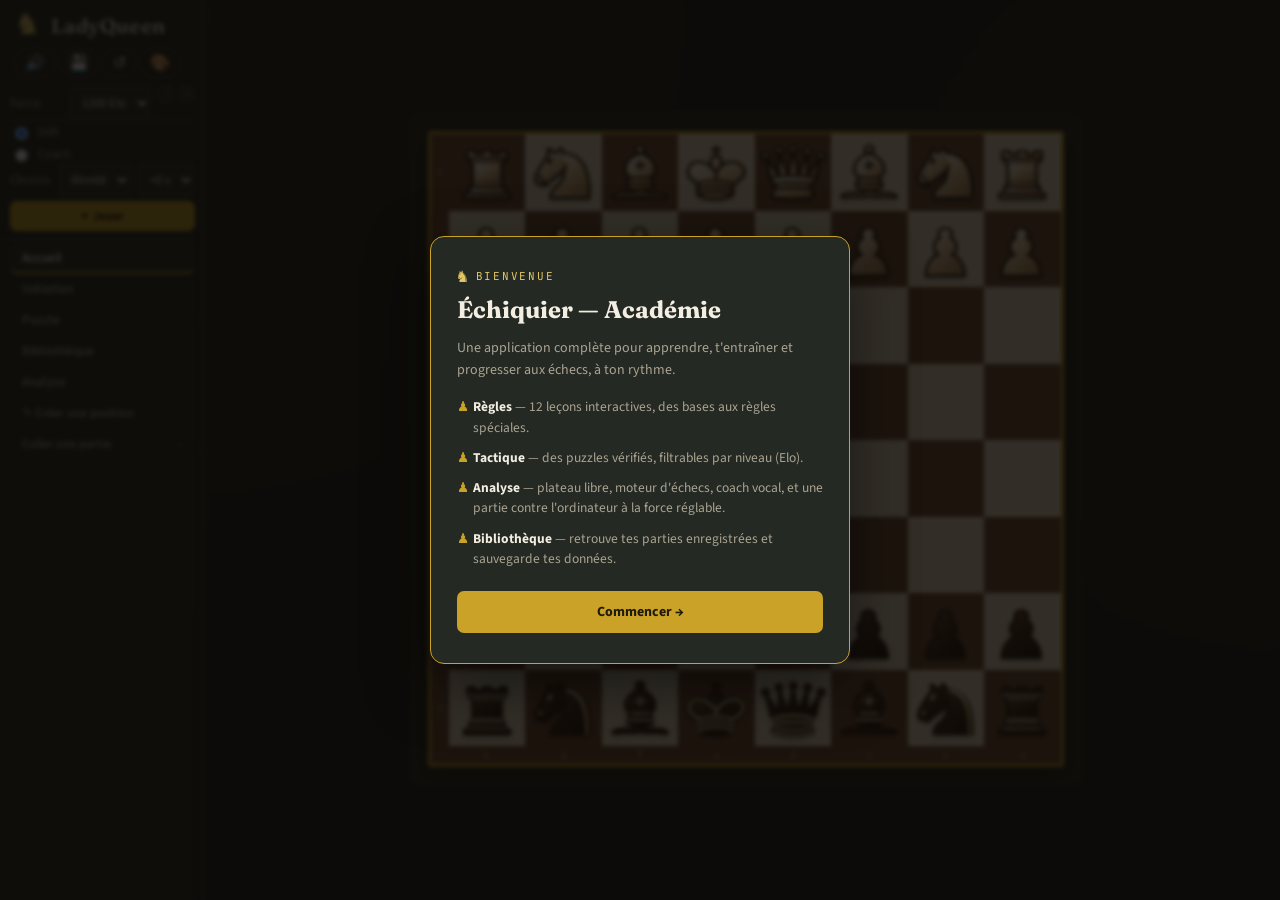
==== index.html @ 3c2d1dc8 "Analyse : coup vert de la correction a chaque pas, legende dans la ligne des niveaux, carte d'erreur" ====
<!DOCTYPE html>
<html lang="fr">
<head>
<meta charset="UTF-8">
<meta name="viewport" content="width=device-width, initial-scale=1, viewport-fit=cover, maximum-scale=1">
<meta name="theme-color" content="#1B1F1D">
<title>Échiquier — Académie | Cours d'échecs gratuit en français, puzzles et analyse</title>
<meta name="description" content="Apprends les échecs gratuitement en français : 12 leçons interactives, puzzles tactiques vérifiés, analyse de partie par moteur d'échecs, et une partie contre l'ordinateur au niveau réglable. Application installable, utilisable hors-ligne.">
<link rel="canonical" href="https://flourishing-semolina-177de0.netlify.app/">

<!-- Open Graph / réseaux sociaux -->
<meta property="og:type" content="website">
<meta property="og:site_name" content="Échiquier — Académie">
<meta property="og:title" content="Échiquier — Académie | Cours d'échecs gratuit en français">
<meta property="og:description" content="Règles interactives, puzzles tactiques, analyse par moteur d'échecs et partie contre l'ordinateur — gratuit, en français, installable sur mobile.">
<meta property="og:image" content="https://flourishing-semolina-177de0.netlify.app/icons/og-image.png">
<meta property="og:image:width" content="1200">
<meta property="og:image:height" content="630">
<meta property="og:locale" content="fr_FR">
<meta name="twitter:card" content="summary_large_image">
<meta name="twitter:title" content="Échiquier — Académie">
<meta name="twitter:description" content="Cours d'échecs gratuit en français : leçons, puzzles, analyse par moteur d'échecs.">
<meta name="twitter:image" content="https://flourishing-semolina-177de0.netlify.app/icons/og-image.png">

<link rel="manifest" href="manifest.json">
<link rel="icon" href="icons/icon-192.png">
<link rel="apple-touch-icon" href="icons/icon-192.png">
<link rel="preconnect" href="https://fonts.googleapis.com">
<link rel="preconnect" href="https://fonts.gstatic.com" crossorigin>
<link href="https://fonts.googleapis.com/css2?family=Fraunces:opsz,wght@9..144,400;9..144,600;9..144,700&family=Source+Sans+3:wght@400;500;600;700&family=JetBrains+Mono:wght@400;500;600&display=swap" rel="stylesheet">
<link rel="stylesheet" href="css/style.css">
<script type="application/ld+json">
{
  "@context": "https://schema.org",
  "@type": "EducationalOrganization",
  "name": "Échiquier — Académie",
  "description": "Application pédagogique gratuite pour apprendre les échecs en français : règles, puzzles tactiques et analyse par moteur d'échecs.",
  "inLanguage": "fr",
  "applicationCategory": "EducationalApplication"
}
</script>
</head>
<body>

<div id="app">

  <div class="sidebar">

  <header class="topbar">
    <div class="brand">
      <span class="brand-glyph">♞</span>
      <div class="brand-text">
        <h1>LadyQueen</h1>
      </div>
    </div>
    <button id="installBtn" class="install-btn" hidden>Installer</button>
    <button id="soundToggleBtn" class="theme-btn" title="Activer/couper le son" aria-label="Activer ou couper le son">🔊</button>
    <button class="theme-btn" id="saveGameBtn" title="Enregistrer la partie" aria-label="Enregistrer la partie">💾</button>
    <button class="theme-btn" id="resetLayoutBtn" title="Réinitialiser la disposition (plateau, panneaux)" aria-label="Réinitialiser la disposition">↺</button>
    <div class="theme-picker">
      <button id="themeBtn" class="theme-btn" title="Thème du plateau" aria-label="Changer le thème du plateau">🎨</button>
      <div id="themePanel" class="theme-panel" hidden>
        <p class="theme-panel-title">Thème du plateau</p>
        <div class="theme-swatch-row">
          <button class="theme-swatch-btn" data-theme="noyer">
            <span class="swatch"><i style="background:#E8DCC3"></i><i style="background:#6E4A32"></i></span> Noyer & laiton
          </button>
          <button class="theme-swatch-btn" data-theme="vert">
            <span class="swatch"><i style="background:#EEEED2"></i><i style="background:#6F9152"></i></span> Tournoi vert
          </button>
          <button class="theme-swatch-btn" data-theme="bleu">
            <span class="swatch"><i style="background:#DCE4EE"></i><i style="background:#3F5878"></i></span> Bleu marine
          </button>
          <button class="theme-swatch-btn" data-theme="rouge">
            <span class="swatch"><i style="background:#F0E2D4"></i><i style="background:#7A3030"></i></span> Rouge
          </button>
        </div>
        <div class="brightness-grid">
          <div class="brightness-row">
            <label for="brightnessSlider" title="Luminosité du plateau">Luminosité</label>
            <input type="range" id="brightnessSlider" min="60" max="140" value="100" step="5">
            <span class="brightness-value" id="brightnessValue">100%</span>
          </div>
          <div class="brightness-row">
            <label for="coordSizeSlider" title="Taille des repères (a-h, 1-8)">Taille</label>
            <input type="range" id="coordSizeSlider" min="7" max="16" value="9" step="1">
            <span class="brightness-value" id="coordSizeValue">9px</span>
          </div>
          <div class="brightness-row">
            <label for="coordContrastSlider" title="Contraste des repères">Contraste</label>
            <input type="range" id="coordContrastSlider" min="30" max="100" value="55" step="5">
            <span class="brightness-value" id="coordContrastValue">55%</span>
          </div>
        </div>
        <p class="theme-panel-title" style="margin-top:10px;">Style des pièces</p>
        <div class="piece-style-row">
          <button class="piece-style-btn" data-style="cburnett-classic">Cburnett — classique</button>
          <button class="piece-style-btn" data-style="cburnett-wood">Cburnett — bois</button>
        </div>
      </div>
    </div>
  </header>

  <button type="button" class="top-panel-toggle" id="topPanelToggle" aria-label="Afficher ou masquer Force, Jouer et le menu" title="Afficher / masquer le menu et Jouer">▾</button>

  <div class="sidebar-opponent" id="opponentSection">
    <div class="opponent-panel">
      <div id="opponentOptions" class="opponent-options">
        <div id="vsComputerSetup">
        <div class="opponent-row opponent-row-relative">
          <span class="opponent-label-group">
            <select id="mobileTabSelect" class="mobile-tab-select" aria-label="Navigation">
              <option value="accueil">Accueil</option>
              <option value="regles">Initiation</option>
              <option value="tactique">Puzzle</option>
              <option value="bibliotheque">Bibliothèque</option>
              <option value="analyse">Analyse</option>
              <option value="editor">✎ Créer une position</option>
              <option value="pgn">Coller une partie</option>
            </select>
            Force
          </span>
          <span class="opponent-row-controls">
            <select id="opponentEloSelect"></select>
            <button type="button" class="info-icon-btn" id="eloInfoBtn" aria-label="Informations sur ce niveau">i</button>
            <button type="button" class="info-icon-btn" id="creditsInfoBtn" aria-label="Crédits et licences">&copy;</button>
          </span>
          <p class="opponent-hint" id="opponentEloHint" hidden></p>
          <div class="opponent-hint" id="creditsHint" hidden>
            <p>Pièces d'échecs « Cburnett » : Colin M.L. Burnett, sous licence BSD 3 clauses / CC BY-SA 3.0 / GFDL — <a href="https://commons.wikimedia.org/wiki/Category:SVG_chess_pieces" target="_blank" rel="noopener">source</a>.</p>
            <p>Moteur d'analyse Stockfish, sous licence GPL-3.0 — <a href="https://github.com/official-stockfish/Stockfish" target="_blank" rel="noopener">code source</a>.</p>
          </div>
        </div>
        <div class="opponent-vsmode-row">
          <label title="Pas de retour en arrière"><input type="radio" name="vsComputerBehavior" value="defi" checked> Défi</label>
          <label title="Retour en arrière possible"><input type="radio" name="vsComputerBehavior" value="coach"> Coach</label>
        </div>
        <div class="opponent-row">
          <span>Chrono</span>
          <div class="opponent-row-controls">
            <select id="timeControlSelect">
              <option value="0">Illimité</option>
              <option value="1">1 min</option>
              <option value="3">3 min</option>
              <option value="5">5 min</option>
              <option value="10">10 min</option>
              <option value="15">15 min</option>
              <option value="30">30 min</option>
            </select>
            <select id="incrementSelect">
              <option value="0">+0 s</option>
              <option value="1">+1 s</option>
              <option value="2">+2 s</option>
              <option value="3">+3 s</option>
              <option value="4">+4 s</option>
              <option value="5">+5 s</option>
            </select>
          </div>
        </div>
        <button class="btn-primary" id="startVsComputerBtn">▶ Jouer</button>
        </div>
        <div class="clock-row" id="clockRow" hidden>
          <div class="clock-box" id="clockWhite"><span class="clock-label">Blancs</span><span class="clock-time">—</span></div>
          <div class="clock-box" id="clockBlack"><span class="clock-label">Noirs</span><span class="clock-time">—</span></div>
        </div>
      </div>
    </div>
  </div>

  <nav class="tabs" aria-label="Navigation principale">
    <button class="tab-btn active" data-tab="accueil">
      Accueil
    </button>
    <button class="tab-btn" data-tab="regles">
      Initiation
    </button>
    <button class="tab-btn" data-tab="tactique">
      Puzzle
    </button>
    <button class="tab-btn" data-tab="bibliotheque">
      Bibliothèque
    </button>
    <button class="tab-btn" data-tab="analyse">
      Analyse
    </button>
    <button class="tab-btn sidebar-action-btn" id="openEditorBtn">
      ✎ Créer une position
    </button>
    <details id="setupControls" class="setup-controls sidebar-action-group">
      <summary class="tab-btn">Coller une partie</summary>
      <div class="pgn-row">
        <label for="pgnInput" class="sr-only">Coller une partie (PGN)</label>
        <div class="pgn-input-row">
          <textarea id="pgnInput" rows="2" spellcheck="false" placeholder="1. e4 e5 2. Nf3 Nc6 3. Bb5 ..."></textarea>
          <button class="btn-ghost" id="loadPgnBtn">Charger</button>
        </div>
      </div>
    </details>
  </nav>

  </div>

  <div class="resize-handle resize-handle-sidebar" id="sidebarResizeHandle" title="Glisser pour redimensionner"></div>

  <div class="content-col">

  <main id="views">

    <!-- ACCUEIL -->
    <section id="view-accueil" class="view active">
      <div class="home-layout">
        <div class="game-panel">
          <div id="homeBoardMount"></div>
        </div>
      </div>
    </section>

    <!-- REGLES -->
    <section id="view-regles" class="view">
      <div class="lesson-layout">
        <aside class="lesson-nav" id="lessonNav" aria-label="Liste des leçons"></aside>
        <div class="lesson-content" id="lessonContent"></div>
      </div>
    </section>

    <!-- TACTIQUE -->
    <section id="view-tactique" class="view">
      <div class="puzzle-header">
        <div class="puzzle-filters" id="puzzleFilters">
          <button class="filter-chip active" data-theme="all">Tous</button>
          <button class="filter-chip" data-theme="mat1">Mat en 1</button>
          <button class="filter-chip" data-theme="mat2">Mat en 2</button>
          <button class="filter-chip" data-theme="fourchette">Fourchette</button>
        </div>
        <div class="puzzle-elo-filter">
          <label for="puzzleEloFilter">Difficulté<span class="lbl-long"> (Elo max.)</span></label>
          <select id="puzzleEloFilter"></select>
        </div>
        <button class="btn-ghost" id="lichessLoadBtn">↓ Charger depuis Lichess</button>
      </div>

      <div class="puzzle-layout">
        <div class="puzzle-board-col">
          <div id="puzzleBoardMount"></div>
          <div class="puzzle-status" id="puzzleStatus"></div>
        </div>
        <div class="puzzle-side-col">
          <span class="theme-pill" id="puzzleTheme">—</span>
          <p class="puzzle-instruction" id="puzzleInstruction">Chargement…</p>
          <div class="puzzle-actions">
            <button class="btn-ghost" id="hintBtn">Indice</button>
            <button class="btn-ghost" id="resetPuzzleBtn">Recommencer</button>
            <button class="btn-primary" id="nextPuzzleBtn">Puzzle suivant →</button>
          </div>
          <div class="puzzle-explanation" id="puzzleExplanation" hidden></div>
        </div>
      </div>
    </section>

    <!-- ANALYSE -->
    <section id="view-analyse" class="view">
      <div class="analyse-layout">
        <div class="analyse-board-col">
          <div class="board-wrap">
            <div id="evalBarVert" class="eval-bar-vert" hidden title="Évaluation de la position">
              <div class="eval-bar-vert-fill" id="evalBarVertFill"></div>
            </div>
            <div class="board-stage">
              <div id="analyseBoardMount"></div>
              <div class="board-confetti" aria-hidden="true">
                <span class="confetti-piece"></span>
                <span class="confetti-piece"></span>
                <span class="confetti-piece"></span>
                <span class="confetti-piece"></span>
                <span class="confetti-piece"></span>
                <span class="confetti-piece"></span>
                <span class="confetti-piece"></span>
                <span class="confetti-piece"></span>
                <span class="confetti-piece"></span>
                <span class="confetti-piece"></span>
                <span class="confetti-piece"></span>
                <span class="confetti-piece"></span>
                <span class="confetti-piece"></span>
                <span class="confetti-piece"></span>
              </div>
              <div id="gameResultBanner" class="game-result-banner" hidden></div>
            </div>
          </div>
          <div class="board-actions-row">
            <span class="material-count" id="materialWhite" title="Points capturés par les Blancs"></span>
            <div class="nav-controls">
              <button class="btn-ghost nav-btn resign-btn" id="resignBtn" title="Abandonner la partie" aria-label="Abandonner la partie" hidden>🏳</button>
              <button class="btn-ghost nav-btn" id="navFirstBtn" title="Début">⏮</button>
              <button class="btn-ghost nav-btn" id="navPrevBtn" title="Coup précédent">◀</button>
              <button class="btn-ghost nav-btn" id="flipBtn" title="Retourner le plateau">↕</button>
              <button class="btn-ghost nav-btn" id="navNextBtn" title="Coup suivant">▶</button>
              <button class="btn-ghost nav-btn" id="navLastBtn" title="Dernier coup joué">⏭</button>
              <button class="btn-ghost nav-btn" id="helpMoveBtn" title="Aide : meilleur coup" aria-label="Aide : quelle est la meilleure solution ?">💡</button>
            </div>
            <span class="material-count" id="materialBlack" title="Points capturés par les Noirs"></span>
          </div>
          <div class="alt-line-bar" id="altLineBar" hidden>
            <span id="altLineText">Variante</span>
            <button type="button" class="btn-ghost" id="altLineBackBtn" title="Revenir à la partie d'origine, à l'endroit où tu as dévié">↩ Revenir à la partie</button>
          </div>
          <div id="editorMount" class="editor-mount" hidden></div>
        </div>

        <div class="analyse-side-col">
          <details class="side-section side-section-engine" name="sideAccordion">
          <summary>Moteur &amp; coach</summary>
          <div class="engine-main-row">
            <span class="engine-main-label" title="Moteur d'analyse">Moteur</span>
            <label class="switch">
              <input type="checkbox" id="engineToggle" aria-label="Moteur d'analyse">
              <span class="slider"></span>
            </label>
            <label class="engine-time-label" for="depthSelect" title="Temps de réflexion du moteur par position">Réflexion</label>
            <select id="depthSelect">
              <option value="rapide">1 s</option>
              <option value="equilibre">3 s</option>
              <option value="approfondi">10 s</option>
            </select>
            <button type="button" class="side-close-btn" id="engineCloseBtn" aria-label="Refermer Moteur et coach">▾</button>
          </div>
          <div class="engine-toggle-row">
            <span title="Commente chaque coup">🎙️ Coach en direct</span>
            <label class="switch">
              <input type="checkbox" id="liveCoachToggle" aria-label="Coach en direct (commente chaque coup)">
              <span class="slider"></span>
            </label>
          </div>
          <div class="engine-readout">
            <div id="engineStatus" class="engine-status">Moteur désactivé</div>
            <div id="evalBar" class="eval-bar" hidden>
              <div class="eval-bar-fill" id="evalBarFill"></div>
            </div>
            <div id="engineOutput" class="engine-output"></div>
          </div>
          <div class="help-row">
            <button class="btn-ghost coach-btn" id="helpSpeakBtn" hidden title="Écouter l'explication">🔊</button>
          </div>
          <div id="moveExplanation" class="move-explanation" hidden></div>
          </details>

          <details class="side-section" id="fullGameSection" name="sideAccordion">
          <summary>Analyse complète de la partie</summary>
          <div class="fullgame-panel">
            <div class="fullgame-controls">
              <button class="btn-primary" id="analyzeGameBtn">Analyser coup par coup</button>
              <button type="button" class="side-close-btn" id="fullGameCloseBtn" aria-label="Refermer l'analyse complète">▾</button>
            </div>
            <div id="fullgameProgress" class="fullgame-progress" hidden></div>
            <div id="fullgameResults" class="fullgame-results"></div>
          </div>
          </details>

          <details id="editorControlsMount" class="side-section" name="sideAccordion" hidden>
          <summary>Placer les pièces</summary>
          </details>
          <div class="resize-handle resize-handle-height" id="sideColHeightHandle" title="Glisser pour étirer"></div>
        </div>

        <div class="resize-handle resize-handle-analyse handle-side-movelist" id="sideMovelistResizeHandle" title="Glisser pour redimensionner"></div>

        <div class="movelist-wrap">
          <p class="eyebrow">Coups joués <button type="button" class="info-icon-btn legend-info-btn" aria-label="Comment lire les coups" title="Comment lire les coups">i</button></p>
          <div id="variationStrip" class="variation-strip" hidden></div>
          <ol id="moveList" class="movelist"></ol>
        </div>
      </div>
    </section>

    <!-- BIBLIOTHEQUE -->
    <section id="view-bibliotheque" class="view">
      <p class="eyebrow">Parties enregistrées</p>
      <div id="libraryActions" class="library-actions" hidden>
        <button class="btn-primary" id="libOpenSelectedBtn">Ouvrir et analyser →</button>
        <button class="btn-ghost" id="libDeleteSelectedBtn" title="Supprimer la partie sélectionnée" aria-label="Supprimer la partie sélectionnée">🗑</button>
      </div>
      <div id="libraryList" class="library-list"></div>

      <div class="backup-panel">
        <p class="eyebrow">Sauvegarde des données</p>
        <p class="backup-desc">Progression des leçons, puzzles résolus, bibliothèque de parties et préférences — tout reste stocké uniquement sur cet appareil. Exporte un fichier de sauvegarde avant de changer de téléphone ou de vider ton navigateur.</p>
        <div class="backup-actions">
          <button class="btn-ghost" id="exportDataBtn">⬇ Exporter mes données</button>
          <button class="btn-ghost" id="copyGamesBtn" title="Copie toutes tes parties sous forme de texte, à coller dans un message (WhatsApp, mail…)">📋 Copier mes parties</button>
          <button class="btn-ghost" id="pasteGamesBtn" title="Colle ici le texte copié depuis un autre appareil pour ajouter ses parties">📥 Coller des parties</button>
          <button class="btn-ghost" id="addGamesBtn" title="Ajoute les parties du fichier à celles de cet appareil, sans rien remplacer">➕ Ajouter les parties d'un fichier</button>
          <button class="btn-ghost" id="importDataBtn" title="Remplace toutes les données de cet appareil par celles du fichier">⬆ Tout restaurer (remplace)</button>
          <input type="file" id="importDataInput" accept="application/json" hidden>
          <input type="file" id="addGamesInput" hidden>
        </div>
        <div class="paste-games" id="pasteGamesBox" hidden>
          <textarea id="pasteGamesArea" rows="4" spellcheck="false" placeholder="Colle ici le texte copié (« LadyQueen-parties: … »)"></textarea>
          <button class="btn-ghost" id="pasteGamesAddBtn">Ajouter</button>
        </div>
        <p class="backup-status" id="backupStatus"></p>
      </div>
    </section>

  </main>

  <div id="legendBubble" class="legend-bubble" hidden role="dialog" aria-label="Comment lire les coups">
    <button type="button" class="legend-close" id="legendCloseBtn" aria-label="Fermer">×</button>
    <p class="legend-title">Comment lire les coups</p>
    <ul>
      <li><b>R D T F C P</b> : roi, dame, tour, fou, cavalier, pion. Dans la liste des coups, un pion n'a pas de lettre (« e4 »).</li>
      <li><b>x</b> : prend (« Fxc5 » : le fou prend en c5).</li>
      <li><b>+</b> : échec. <b>#</b> : échec et mat.</li>
      <li><b>E 1 / 12</b> : erreur n° 1 sur 12 repérées dans la partie.</li>
      <li>Note d'un coup : <b>!!</b> excellent · <b>?!</b> imprécision · <b>?</b> erreur · <b>??</b> gaffe.</li>
    </ul>
  </div>


  </div>

  <div id="onboardingOverlay" class="onboarding-overlay" hidden>
    <div class="onboarding-card">
      <div class="onboarding-brand"><span class="brand-glyph">♞</span> Bienvenue</div>
      <h2>Échiquier — Académie</h2>
      <p class="onboarding-intro">Une application complète pour apprendre, t'entraîner et progresser aux échecs, à ton rythme.</p>
      <ul class="onboarding-list">
        <li><b>Règles</b> — 12 leçons interactives, des bases aux règles spéciales.</li>
        <li><b>Tactique</b> — des puzzles vérifiés, filtrables par niveau (Elo).</li>
        <li><b>Analyse</b> — plateau libre, moteur d'échecs, coach vocal, et une partie contre l'ordinateur à la force réglable.</li>
        <li><b>Bibliothèque</b> — retrouve tes parties enregistrées et sauvegarde tes données.</li>
      </ul>
      <button class="btn-primary" id="onboardingCloseBtn">Commencer →</button>
    </div>
  </div>
</div>

<div class="layout-confirm-bar" id="layoutConfirmBar" hidden>
  <span>Nouvelle disposition</span>
  <button class="btn-ghost" id="layoutResetBtn">↺ Annuler</button>
  <button class="btn-primary" id="layoutValidateBtn">✓ Valider</button>
</div>

<!-- Outside #app/.view on purpose: a .view's `animation: fadein` (which
     animates `transform`) makes browsers treat it as a containing block for
     position:fixed descendants, throwing off this grip's viewport-relative
     coordinates by however far that .view sits from the real viewport
     origin. Placed here, position:fixed math stays correct. -->
<div class="resize-corner-grip" id="boardCornerGrip" title="Glisser pour agrandir/rétrécir le plateau"></div>
<div class="move-grip" id="boardMoveGrip" title="Glisser pour déplacer le plateau"></div>
<div class="move-grip" id="sideColMoveGrip" title="Glisser pour déplacer Moteur &amp; coach"></div>
<div class="move-grip" id="movelistMoveGrip" title="Glisser pour déplacer Coups joués"></div>

<script type="module" src="js/app.js"></script>
</body>
</html>
---- css/style.css ----
:root {
  --bg-deep: #1B1F1D;
  --bg-panel: #242923;
  --bg-panel-raised: #2B3129;
  --wood-dark: #6E4A32;
  --wood-light: #E8DCC3;
  --brass: #C9A227;
  --brass-soft: #E4C766;
  --ink: #F3EEE1;
  --ink-dim: #ABA492;
  --ink-faint: #726C5E;
  --success: #7DA482;
  --error: #C06A5C;
  --border-soft: rgba(243, 238, 225, 0.10);
  --font-display: "Fraunces", Georgia, serif;
  --font-body: "Source Sans 3", system-ui, sans-serif;
  --font-mono: "JetBrains Mono", ui-monospace, monospace;
  --radius: 10px;
}

[data-board-theme="vert"] { --wood-dark: #6F9152; --wood-light: #EEEED2; }
[data-board-theme="bleu"] { --wood-dark: #3F5878; --wood-light: #DCE4EE; }
[data-board-theme="rouge"] { --wood-dark: #7A3030; --wood-light: #F0E2D4; }

* { box-sizing: border-box; }

/* Keeps a label available to screen readers without showing it visually —
   for cases where a visible heading right above already says the same thing. */
.sr-only {
  position: absolute; width: 1px; height: 1px; padding: 0; margin: -1px;
  overflow: hidden; clip: rect(0, 0, 0, 0); white-space: nowrap; border: 0;
}

html, body {
  margin: 0;
  padding: 0;
  background: var(--bg-deep);
  color: var(--ink);
  font-family: var(--font-body);
  -webkit-tap-highlight-color: transparent;
  overflow-x: hidden; /* safety net: nothing in this app should ever need horizontal scroll */
}

/* Kiosk layout: the app window (header/tabs/footer) is pinned to the
   viewport height so it's always fully visible without page-level scroll —
   only the content area between the tabs and the footer scrolls, and only
   when a given view's content genuinely doesn't fit (e.g. a long move list
   or full-game analysis). height:100vh is the fallback for browsers without
   dvh support; the dvh rule right after overrides it where available so
   mobile browser chrome doesn't clip the bottom. */
html, body { height: 100%; overflow-y: hidden; }
body {
  height: 100vh;
  height: 100dvh;
  display: flex;
  flex-direction: column;
  align-items: center;
  background-image:
    radial-gradient(circle at 15% 0%, rgba(201,162,39,0.06), transparent 45%),
    radial-gradient(circle at 100% 30%, rgba(201,162,39,0.04), transparent 40%);
}

h1, h2, h3 { font-family: var(--font-display); margin: 0; }

#app {
  max-width: 980px; width: 100%; flex: 1 1 auto; min-height: 0;
  display: flex; flex-direction: column;
}

.content-col { display: flex; flex-direction: column; flex: 1 1 auto; min-height: 0; min-width: 0; }
.sidebar { position: relative; }

/* ---------- RESIZE HANDLES (drag to resize sidebar / Analyse columns) ----------
   16px hit target (not just a 1-2px line) so it's easy to actually grab with
   a real mouse, especially under Windows display scaling — a thin 8px strip
   proved too fiddly to reliably click. The line + grip dots stay visible at
   rest (not hover-only) so there's something to see before you even try. */
.resize-handle {
  display: none; flex: none; width: 16px; position: relative; cursor: col-resize;
  touch-action: none; z-index: 5; align-items: center; justify-content: center;
}
.resize-handle::after {
  content: ""; position: absolute; top: 0; bottom: 0; left: 50%; width: 3px;
  background: var(--border-soft); transform: translateX(-50%); border-radius: 2px;
}
.resize-handle::before {
  content: "⋮⋮"; position: relative; z-index: 1; color: var(--ink-faint); font-size: 11px;
  letter-spacing: -2px; line-height: 1; pointer-events: none;
}
.resize-handle:hover::after, .resize-handle.dragging::after { background: var(--brass); width: 4px; }
.resize-handle:hover::before, .resize-handle.dragging::before { color: var(--brass); }
/* Horizontal variant (drags height, not width) — same handle, rotated. */
.resize-handle-height {
  width: 100%; height: 16px; cursor: row-resize; margin-top: 8px;
}
.resize-handle-height::after {
  top: 50%; bottom: auto; left: 0; right: 0; width: auto; height: 3px;
  transform: translateY(-50%);
}
.resize-handle-height::before { content: "⋯"; }
@media (min-width: 861px) {
  .resize-handle-sidebar { display: flex; }
  .resize-handle-height { display: flex; }
}
@media (min-width: 1180px) { .resize-handle-analyse { display: flex; align-self: stretch; } }

/* Corner grip for the board — like the resize corner of an OS window/a
   <textarea>: a fixed-position 24x24 square, kept aligned to the board's
   live bottom-right corner by js/layoutResize.js (the board isn't a static
   element — it's re-created by board.js/positionEditor.js — so its position
   can't just be expressed in CSS relative to a parent). Diagonal stripes are
   the universal "drag to resize" affordance, more recognizable than a plain
   edge line. */
.resize-corner-grip {
  display: none; position: fixed; width: 24px; height: 24px; cursor: nwse-resize;
  z-index: 8; touch-action: none;
}
.resize-corner-grip::after {
  content: ""; position: absolute; right: 3px; bottom: 3px; width: 15px; height: 15px;
  background-image: repeating-linear-gradient(
    135deg, var(--brass) 0 2px, transparent 2px 5px
  );
  -webkit-mask-image: linear-gradient(135deg, transparent 40%, black 40%);
  mask-image: linear-gradient(135deg, transparent 40%, black 40%);
  opacity: 0.75;
}
.resize-corner-grip:hover::after, .resize-corner-grip.dragging::after { opacity: 1; }
@media (min-width: 1180px) { .resize-corner-grip { display: block; } }

/* Move handle for the board — a small 4-way-arrow grip pinned to the board's
   top-left corner (positioned the same dynamic way as .resize-corner-grip).
   Dragging it nudges the board + its actions/nav rows as one unit via
   .analyse-board-col's transform, independent of the resize corner. */
.move-grip {
  display: none; position: fixed; width: 26px; height: 26px; cursor: move;
  z-index: 8; touch-action: none; align-items: center; justify-content: center;
  background: var(--bg-panel-raised); border: 1px solid var(--brass); border-radius: 999px;
  box-shadow: 0 4px 10px rgba(0,0,0,0.4); opacity: 0.85;
}
.move-grip::after { content: "✥"; color: var(--brass); font-size: 13px; line-height: 1; pointer-events: none; }
.move-grip:hover, .move-grip.dragging { opacity: 1; }
@media (min-width: 1180px) { .move-grip { display: flex; } }

/* Double-clicking any handle locks the whole layout (js/layoutResize.js) —
   every handle disappears instead of just closing/resetting, so nothing can
   be nudged by accident once the sizing suits you. The elements stay in the
   DOM at the same position/size, still clickable, just invisible — double-
   clicking that same spot again brings everything back. */
body.layout-locked .resize-handle,
body.layout-locked .resize-corner-grip,
body.layout-locked .move-grip {
  opacity: 0;
}
.layout-confirm-bar {
  position: fixed; bottom: 16px; left: 50%; transform: translateX(-50%); z-index: 50;
  display: flex; align-items: center; gap: 10px; background: var(--bg-panel-raised);
  border: 1px solid var(--brass); border-radius: 999px; padding: 8px 10px 8px 16px;
  box-shadow: 0 8px 24px rgba(0,0,0,0.5); font-size: 12.5px; color: var(--ink-dim);
}
.layout-confirm-bar[hidden] { display: none; }
.layout-confirm-bar button { font-size: 12px; padding: 6px 12px; }

/* ---------- SIDEBAR LAYOUT (desktop) ----------
   Below 861px the app keeps its original phone/tablet layout: topbar row
   + horizontal tab strip, both stacked above the views, #app capped at
   980px. At 861px+ there's room for a permanent left-hand nav column
   (like chess.com) instead of top tabs, and the whole app can use much
   more of the screen instead of sitting in a narrow centered strip. */
@media (min-width: 861px) {
  #app { max-width: 1600px; flex-direction: row; align-items: stretch; }
  .sidebar {
    width: var(--sidebar-w, 195px); flex: none; display: flex; flex-direction: column;
    background: var(--bg-panel); /* border-right removed: the resize handle draws its own line ~8px further right, so keeping both looked like two parallel lines */
    overflow-y: auto; overflow-x: hidden;
    /* A visible native scrollbar was tried here to hint that content
       continues below on a short window, but it eats ~12px of width out of
       this already-narrow (195px default) column, which was enough to wrap
       the topbar's 4 icons onto 2 lines. scrollbar-width:none costs no
       layout width — still scrollable (wheel/trackpad) — and the ::after
       fade below gives the same "more below" cue instead. */
    scrollbar-width: none;
    position: relative;
  }
  .sidebar::-webkit-scrollbar { display: none; }
  /* Sticks to the bottom of the scrollable area (not the viewport) and fades
     out, hinting more content is scrollable below without costing any width. */
  .sidebar::after {
    content: ""; position: sticky; bottom: 0; left: 0; display: block;
    height: 20px; margin-top: -20px; pointer-events: none;
    background: linear-gradient(transparent, var(--bg-panel));
  }
  .topbar { flex-wrap: wrap; }
  .topbar .brand { width: 100%; }
  .tabs {
    flex-direction: column;
    border-bottom: 1px solid var(--border-soft); overflow-x: visible;
  }
  .tab-btn { width: 100%; justify-content: flex-start; border-radius: 8px; border-bottom: none; }
  .tab-btn.active { background: var(--bg-panel-raised); border-bottom-color: transparent; }
  /* Match the sidebar's own width exactly instead of a separate fixed number
     — the two drifting apart (this panel narrower than .sidebar) is what
     made it stop lining up flush with the nav below it. The extra `.sidebar`
     ancestor here isn't just for scoping: it also raises this rule's
     specificity above the base `.theme-panel` width rule below it in the
     file, since a later media query alone doesn't win a cascade tie against
     an unconditional rule that simply comes after it in source order. */
  .sidebar .theme-panel { width: 100%; }
}

.topbar, .tabs, .sidebar-opponent { flex: none; }

/* ---------- ADVERSAIRE (sidebar, always visible above "Accueil") ---------- */
.sidebar-opponent { padding: 0 16px 12px; }
.sidebar-opponent .opponent-panel { background: var(--bg-panel-raised); margin-bottom: 0; }
@media (min-width: 861px) {
  .sidebar-opponent { padding: 0 0 8px 10px; border-bottom: 1px solid var(--border-soft); }
  /* One flat panel instead of a card nested inside the sidebar section: the
     card's own border/background/padding were a second layer of inset on
     top of .sidebar-opponent's, which is what kept pushing "Jouer" away
     from the resize handle even after .sidebar-opponent's own padding was
     fixed. .sidebar-opponent is now the only "window" — its content sits
     directly in it, right-padding only what's needed to clear the handle. */
  .sidebar-opponent .opponent-panel {
    background: none; border: none; border-radius: 0; padding: 0;
  }
}
/* overflow-x explicit (not left to default 'visible'): with only overflow-y
   set, CSS silently upgrades overflow-x to 'auto' too (visible + non-visible
   on the other axis isn't a valid combination per spec) — meaning this
   element got its own independent horizontal scrollbar the moment its
   content ran a little wide, even though `html, body` already declare
   overflow-x:hidden as a deliberate site-wide "never scroll sideways" rule
   right above. That mismatch was invisible in most testing (nothing to
   measure it against) and only showed up as a stray scrollbar under the
   board on a real narrow-effective-width screen. */
#views { flex: 1 1 auto; min-height: 0; overflow-y: auto; overflow-x: hidden; }

/* ---------- ONBOARDING ---------- */
.onboarding-overlay {
  position: fixed; inset: 0; background: rgba(10,8,5,0.82); z-index: 100;
  display: flex; align-items: center; justify-content: center; padding: 20px;
  backdrop-filter: blur(2px);
}
.onboarding-overlay[hidden] { display: none; }
.onboarding-card {
  background: var(--bg-panel); border: 1px solid var(--brass); border-radius: 14px;
  padding: 30px 26px; max-width: 420px; width: 100%; box-shadow: 0 20px 60px rgba(0,0,0,0.5);
}
.onboarding-brand { font-family: var(--font-mono); font-size: 11px; text-transform: uppercase; letter-spacing: 0.16em; color: var(--brass-soft); display: flex; align-items: center; gap: 6px; margin-bottom: 10px; }
.onboarding-brand .brand-glyph { font-size: 18px; }
.onboarding-card h2 { font-size: 24px; margin-bottom: 10px; }
.onboarding-intro { font-size: 14px; color: var(--ink-dim); line-height: 1.55; margin-bottom: 16px; }
.onboarding-list { list-style: none; padding: 0; margin: 0 0 22px; display: flex; flex-direction: column; gap: 10px; }
.onboarding-list li { font-size: 13.5px; color: var(--ink-dim); line-height: 1.5; padding-left: 16px; position: relative; }
.onboarding-list li::before { content: "♟"; position: absolute; left: 0; color: var(--brass); }
.onboarding-list b { color: var(--ink); }
#onboardingCloseBtn { width: 100%; }

/* ---------- TOPBAR ---------- */
.topbar {
  display: flex; align-items: center; justify-content: space-between;
  padding: 18px 20px 8px;
}
@media (min-width: 861px) {
  .topbar { row-gap: 8px; padding: 10px 14px 8px; }
}
/* Phone-only nav: replaces the horizontally-scrolling .tabs strip (a
   scrollbar for it kept showing on some Android browsers no matter what CSS
   asked for — a native select has no scrollable strip to begin with, so
   nothing to hide). Moved out of the topbar (it didn't have room there
   alongside the brand text and the 4 icons) into the "Force" row instead —
   only reachable while that row is visible (i.e. no game actively running),
   which is an acceptable trade since "Abandonner" is always right there to
   back out of a game first. */
.mobile-tab-select { display: none; }
@media (max-width: 760px) {
  .mobile-tab-select {
    /* A native <select>'s closed-box width defaults to its WIDEST <option>
       in most engines (here "✎ Créer une position"), not the one currently
       shown — without a cap it rendered wide enough to overlap its
       neighbors. flex-shrink so it also yields first if the row is tighter
       than this. */
    display: block; max-width: 92px; flex-shrink: 1; min-width: 0;
    overflow: hidden; text-overflow: ellipsis; white-space: nowrap;
    background: var(--bg-panel-raised); border: 1px solid var(--border-soft);
    color: var(--ink); font-family: var(--font-body); font-size: 12px; font-weight: 600;
    padding: 6px 6px; border-radius: 999px; cursor: pointer;
  }
}
.brand { display: flex; align-items: center; gap: 10px; }
.brand-glyph { font-size: 30px; color: var(--brass-soft); line-height: 1; }
.brand-text h1 { font-size: 20px; font-weight: 600; letter-spacing: 0.02em; }
.brand-sub { font-size: 11px; text-transform: uppercase; letter-spacing: 0.16em; color: var(--ink-dim); }
.install-btn {
  background: transparent; border: 1px solid var(--brass); color: var(--brass-soft);
  font-family: var(--font-body); font-size: 13px; padding: 7px 14px; border-radius: 999px;
  cursor: pointer;
}

/* ---------- THEME PICKER ---------- */
.theme-picker { position: static; }
.theme-btn {
  background: transparent; border: 1px solid var(--border-soft); color: var(--ink);
  font-size: 16px; padding: 6px 10px; border-radius: 999px; cursor: pointer; line-height: 1;
}
.theme-btn:hover { border-color: var(--brass); }
.theme-panel {
  /* Positioned relative to .sidebar (the nearest non-static ancestor) — must
     stay at or under the sidebar's own width (195px), otherwise it overflows
     past the sidebar's right edge and .sidebar's overflow-x:hidden silently
     clips it (cut off slider value labels: "100%" rendering as just "10"). */
  position: absolute; left: 0; z-index: 20;
  width: 185px; max-width: calc(100vw - 24px);
  background: var(--bg-panel-raised); border: 1px solid var(--border-soft);
  padding: 10px; display: flex; flex-direction: column; gap: 4px;
  box-shadow: 0 12px 28px rgba(0,0,0,0.45);
}
/* Desktop only: the swatch/slider/piece-style buttons should reach the
   panel's true right edge (matching Accueil/Jouer, which have no such
   inset) instead of stopping short at this padding — this was the real
   remaining mismatch: content elsewhere in the sidebar reaches the edge,
   theme-panel content didn't, so they visibly disagreed. */
@media (min-width: 861px) {
  .theme-panel { padding-right: 6px; }
}
.theme-panel[hidden] { display: none; }
.theme-panel-title {
  font-family: var(--font-mono); font-size: 10.5px; text-transform: uppercase; letter-spacing: 0.1em;
  color: var(--ink-dim); margin: 2px 6px 6px;
}
.theme-swatch-row { display: flex; flex-direction: column; gap: 0; }
.theme-swatch-btn {
  display: flex; align-items: center; gap: 10px; background: none; border: none; color: var(--ink);
  font-family: var(--font-body); font-size: 13px; padding: 7px 8px; border-radius: 7px; cursor: pointer;
  text-align: left;
}
.theme-swatch-btn:hover { background: rgba(201,162,39,0.10); }
.theme-swatch-btn.active { background: rgba(201,162,39,0.18); }
.theme-swatch-btn .swatch { display: flex; width: 22px; height: 22px; border-radius: 5px; overflow: hidden; border: 1px solid rgba(0,0,0,0.3); flex: none; }
.theme-swatch-btn .swatch i { width: 50%; height: 100%; font-style: normal; }
.brightness-grid { display: flex; flex-direction: column; gap: 0; }
.brightness-row {
  margin-top: 8px; padding-top: 10px; border-top: 1px solid var(--border-soft);
  display: flex; flex-direction: column; gap: 6px;
}
.brightness-row label { font-family: var(--font-mono); font-size: 10.5px; text-transform: uppercase; letter-spacing: 0.08em; color: var(--ink-dim); }
.brightness-row input[type="range"] { width: 100%; accent-color: var(--brass); }
.brightness-value { font-family: var(--font-mono); font-size: 11px; color: var(--brass-soft); text-align: right; }
.piece-style-row { display: flex; flex-direction: column; gap: 0; }
.piece-style-btn {
  display: block; width: 100%; text-align: left; background: none; border: none; color: var(--ink);
  font-family: var(--font-body); font-size: 13px; padding: 7px 8px; border-radius: 7px; cursor: pointer;
}
.piece-style-btn:hover { background: rgba(201,162,39,0.10); }
.piece-style-btn.active { background: rgba(201,162,39,0.18); color: var(--brass-soft); font-weight: 600; }

/* ---------- TABS ---------- */
.tabs {
  display: flex; gap: 4px; padding: 10px 16px 0; overflow-x: auto;
  /* The gray bar the user kept seeing under the tab strip wasn't a border —
     it was the browser's own horizontal scrollbar track for this
     overflow-x:auto row. Hidden here the same way as the sidebar's vertical
     one: still scrollable by touch/wheel, just not drawn. */
  scrollbar-width: none;
}
.tabs::-webkit-scrollbar { display: none; }
@media (max-width: 760px) {
  /* Replaced by .mobile-tab-select in the topbar on phone widths. */
  .tabs { display: none; }
}
.tab-btn {
  background: none; border: none; color: var(--ink-dim); font-family: var(--font-body);
  font-size: 14px; font-weight: 600; padding: 10px 14px 12px; cursor: pointer;
  border-bottom: 2px solid transparent; white-space: nowrap; display: flex; align-items: center; gap: 7px;
}
.tab-btn.active { color: var(--ink); border-bottom-color: var(--brass); }
@media (min-width: 861px) {
  .tabs { gap: 1px; padding: 4px 0 4px 10px; }
  .tab-btn { padding: 5px 12px; font-size: 13px; }
}

/* ---------- SIDEBAR SHORTCUTS: Créer une position / Position de départ
   (moved out of the Analyse board column, listed right after Bibliothèque
   so they're reachable from any tab; kept smaller than the main 5 tabs
   since they're secondary actions, not views) ---------- */
.sidebar-action-btn { font-size: 12.5px; padding: 6px 12px; }
.sidebar-action-group { margin: 0; padding: 0; }
.sidebar-action-group summary {
  font-size: 12.5px; padding: 6px 12px; margin: 0; list-style: none;
}
.sidebar-action-group summary::-webkit-details-marker { display: none; }
.sidebar-action-group summary::after {
  content: "▸"; margin-left: auto; font-size: 11px; color: var(--ink-faint);
  transition: transform 0.15s ease;
}
.sidebar-action-group[open] summary::after { transform: rotate(90deg); }
.sidebar-action-group .pgn-row { max-width: none; padding: 4px 12px 10px; }
@media (min-width: 861px) {
  .sidebar-action-btn { padding: 5px 12px; }
  .sidebar-action-group summary { padding: 5px 12px; }
}

/* ---------- VIEWS ---------- */
.view { display: none; padding: 8px 18px 10px; animation: fadein 0.25s ease; }
.view.active { display: block; }
@keyframes fadein { from { opacity: 0; transform: translateY(4px);} to { opacity: 1; transform: none; } }

.eyebrow {
  font-family: var(--font-mono); font-size: 11px; text-transform: uppercase;
  letter-spacing: 0.14em; color: var(--brass-soft); margin: 0 0 8px;
}

/* ---------- HOME (jeu réel) ---------- */
/* Vertically centers the home board+button within the available height
   instead of sitting at the top with a large empty gap above the footer.
   margin:auto (not align-items:center on the parent) so that if content
   ever gets taller than the view, it degrades to top-aligned instead of
   clipping its top edge off-screen. */
#view-accueil.active { display: flex; flex-direction: column; min-height: 100%; }
.home-layout { display: flex; justify-content: center; margin: auto 0; }
.game-panel {
  background: var(--bg-panel); border: 1px solid var(--border-soft); border-radius: var(--radius);
  padding: 16px; display: flex; flex-direction: column; align-items: center; gap: 10px;
}

.btn-primary {
  background: var(--brass); color: #201A08; border: none; font-family: var(--font-body);
  font-weight: 700; font-size: 14px; padding: 11px 20px; border-radius: 7px; cursor: pointer;
  transition: transform 0.12s ease, background 0.15s ease;
}
.btn-primary:hover { background: var(--brass-soft); transform: translateY(-1px); }
.btn-primary:active { transform: translateY(0); }
.btn-primary:disabled { opacity: 0.4; cursor: default; transform: none; }

.btn-ghost {
  background: transparent; color: var(--ink); border: 1px solid var(--border-soft);
  font-family: var(--font-body); font-size: 13px; font-weight: 600; padding: 9px 14px;
  border-radius: 7px; cursor: pointer;
}
.btn-ghost:hover { border-color: var(--brass); color: var(--brass-soft); }

/* ---------- BOARD ---------- */
.board {
  /* Sized from BOTH viewport width and height (like chess.com), not just
     width — on a wide-but-short screen (TV in 16:9, tablet in landscape),
     sizing purely by width would make the board taller than the visible
     area. Taking the smaller of the two keeps it always fully on-screen. */
  /* Slightly reduced from 11.5vw to 11vw to make room for the --gutter
     (coordinate labels) added outside the squares, so 8×sq + gutter still
     fits within the same width budget instead of overflowing narrow screens. */
  /* Raised from 6.5vh/78px after the sidebar-nav layout freed up enough
     width and height (Analyse/Tactique no longer need to scroll at normal
     desktop sizes) to let the board grow noticeably larger instead of
     leaving empty space above the footer. */
  --sq: clamp(40px, min(11vw, 8.5vh), 92px);
  --gutter: 18px;
  display: inline-block;
  padding: 0 0 var(--gutter) var(--gutter);
  border: 3px solid var(--brass);
  border-radius: 4px;
  box-shadow: 0 8px 24px rgba(0,0,0,0.4);
  background: var(--wood-dark);
  position: relative;
  overflow: visible;
  filter: brightness(var(--board-brightness, 1));
}
.sq { display: flex; align-items: center; justify-content: center; position: relative; user-select: none; cursor: pointer; overflow: hidden; }
.sq.light { background: var(--wood-light); }
.sq.dark { background: var(--wood-dark); }
.sq .piece {
  width: 92%; height: 92%; pointer-events: none;
  filter: drop-shadow(0 2px 2px rgba(0,0,0,0.35));
  transition: transform 0.08s ease;
  transform: scaleX(1.08);
}
.sq.selected { box-shadow: inset 0 0 0 3px var(--brass-soft); }
.sq.legal::after {
  content: ""; position: absolute; width: 26%; height: 26%; border-radius: 50%;
  background: rgba(201,162,39,0.55);
}
.sq.legal.piece-black::after, .sq.legal.piece-white::after {
  width: 88%; height: 88%; border-radius: 8px; background: transparent;
  border: 3px solid rgba(201,162,39,0.65);
}
.sq.last-from, .sq.last-to { box-shadow: inset 0 0 0 9999px rgba(201,162,39,0.18); }
/* "💡 Aide : quelle est la meilleure solution ?" highlights the suggested
   move's own two squares (js/board.js setHintMove) — green instead of the
   last-move gold so a suggestion never reads as something already played. */
.sq.hint-from, .sq.hint-to {
  box-shadow: inset 0 0 0 4px #1fdc6a, inset 0 0 0 9999px rgba(31,220,106,0.55);
}
.sq.hint-to { box-shadow: inset 0 0 0 6px #1fdc6a, inset 0 0 0 9999px rgba(31,220,106,0.7); }
.sq.check-king { box-shadow: inset 0 0 0 9999px rgba(192,106,92,0.45); }
.sq.check-flash { animation: check-pulse 0.3s ease-in-out 3; z-index: 5; }
@keyframes check-pulse {
  0%, 100% { box-shadow: inset 0 0 0 9999px rgba(192,106,92,0.45); }
  50% { box-shadow: inset 0 0 0 9999px rgba(230,80,60,0.85); transform: scale(1.05); }
}
.sq .coord {
  position: absolute; font-family: var(--font-mono); font-size: var(--coord-size, 9px); opacity: var(--coord-opacity, 0.55);
  pointer-events: none;
}
.sq .coord-rank { bottom: 1px; right: 3px; }
.sq .coord-file { top: 1px; left: 3px; }

/* Coordinate gutters: dedicated strips outside the squares (chess.com style) */
.board-grid { display: grid; grid-template-columns: repeat(8, var(--sq)); grid-template-rows: repeat(8, var(--sq)); }
.rank-gutter, .file-gutter {
  position: absolute; display: flex; pointer-events: none;
  font-family: var(--font-mono); color: var(--wood-light);
  font-size: var(--coord-size, 11px); opacity: var(--coord-opacity, 0.7);
}
.rank-gutter {
  left: 0; top: 0; width: var(--gutter); height: calc(8 * var(--sq));
  flex-direction: column;
}
.file-gutter {
  left: var(--gutter); bottom: 0; width: calc(8 * var(--sq)); height: var(--gutter);
  flex-direction: row;
}
.rank-gutter span, .file-gutter span { flex: 1; display: flex; align-items: center; justify-content: center; }
.sq.light .coord { color: var(--wood-dark); }
.sq.dark .coord { color: var(--wood-light); }

/* ---------- LESSONS ---------- */
.lesson-layout { display: grid; grid-template-columns: 220px 1fr; gap: 22px; }
.lesson-nav { display: flex; flex-direction: column; gap: 3px; }
.lesson-nav-item {
  text-align: left; background: none; border: none; color: var(--ink-dim); font-family: var(--font-body);
  font-size: 13.5px; padding: 9px 10px; border-radius: 7px; cursor: pointer; display: flex; gap: 8px; align-items: center;
}
.lesson-nav-item .chk { width: 14px; height: 14px; border: 1px solid var(--ink-faint); border-radius: 3px; flex: none; }
.lesson-nav-item.done .chk { background: var(--success); border-color: var(--success); }
.lesson-nav-item.active { background: var(--bg-panel); color: var(--ink); }
.lesson-nav-item:hover { color: var(--ink); }
.lesson-select { display: none; }

.lesson-content { background: var(--bg-panel); border: 1px solid var(--border-soft); border-radius: var(--radius); padding: 24px; }
.lesson-content h2 { font-size: 22px; margin-bottom: 10px; }
.lesson-body { display: grid; grid-template-columns: 1fr auto; gap: 24px; align-items: start; }
.lesson-text p { color: var(--ink-dim); font-size: 14.5px; line-height: 1.6; }
.lesson-text ul { color: var(--ink-dim); font-size: 14px; line-height: 1.7; padding-left: 18px; }
.lesson-footer { display: flex; justify-content: space-between; margin-top: 18px; padding-top: 14px; border-top: 1px solid var(--border-soft); }

@media (max-width: 760px) {
  .lesson-layout { grid-template-columns: 1fr; }
  .lesson-nav { flex-direction: row; flex-wrap: wrap; }
  .lesson-body { grid-template-columns: 1fr; }
}

/* ---------- PUZZLES ---------- */
.puzzle-header { display: flex; justify-content: space-between; align-items: center; margin-bottom: 18px; gap: 10px; flex-wrap: wrap; }
.puzzle-filters { display: flex; gap: 6px; flex-wrap: wrap; }
.filter-chip {
  background: none; border: 1px solid var(--border-soft); color: var(--ink-dim); font-size: 12.5px;
  padding: 7px 12px; border-radius: 999px; cursor: pointer; font-family: var(--font-body);
}
.filter-chip.active { border-color: var(--brass); color: var(--brass-soft); }

.puzzle-elo-filter { display: flex; align-items: center; gap: 8px; font-size: 12.5px; color: var(--ink-dim); }
.puzzle-elo-filter select {
  background: var(--bg-panel); border: 1px solid var(--border-soft); color: var(--ink);
  font-family: var(--font-body); font-size: 12.5px; padding: 7px 9px; border-radius: 6px; cursor: pointer;
}

.puzzle-layout { display: grid; grid-template-columns: auto 1fr; gap: 28px; align-items: start; }
.puzzle-board-col { display: flex; flex-direction: column; align-items: center; gap: 10px; }
.puzzle-status { font-size: 13px; color: var(--ink-dim); min-height: 18px; font-weight: 600; }
.puzzle-status.correct { color: var(--success); }
.puzzle-status.wrong { color: var(--error); }

.puzzle-side-col { max-width: 320px; }
.theme-pill {
  display: inline-block; font-family: var(--font-mono); font-size: 11px; color: var(--brass);
  border: 1px solid var(--brass); padding: 3px 9px; border-radius: 999px; margin-bottom: 12px;
}
.puzzle-instruction { font-size: 15px; line-height: 1.5; margin-bottom: 18px; }
.puzzle-actions { display: flex; flex-wrap: wrap; gap: 8px; }
.puzzle-explanation {
  margin-top: 18px; padding: 14px; background: var(--bg-panel); border-left: 3px solid var(--brass);
  border-radius: 6px; font-size: 13.5px; line-height: 1.55; color: var(--ink-dim);
}

@media (max-width: 760px) {
  .puzzle-layout { grid-template-columns: minmax(0, 1fr); gap: 10px; }
  .puzzle-side-col { max-width: none; }
  /* Compact puzzle page, so board + instruction + buttons fit one screen:
     chips on their own row, then "Difficulté [niveau]" with the Lichess
     button beside it on the same row. */
  .puzzle-header { margin-bottom: 8px; gap: 6px 8px; justify-content: flex-start; }
  .puzzle-filters { flex: 0 0 100%; }
  .filter-chip { padding: 6px 11px; }
  .puzzle-elo-filter { gap: 6px; }
  .puzzle-elo-filter .lbl-long { display: none; }
  .puzzle-elo-filter select { padding: 6px 8px; }
  #lichessLoadBtn { font-size: 12px; padding: 6px 10px; white-space: nowrap; }
  .puzzle-board-col { gap: 6px; }
  .theme-pill { margin-bottom: 6px; }
  .puzzle-instruction { margin-bottom: 10px; }
  .puzzle-explanation { margin-top: 10px; }
  /* Lessons: the column used to be as wide as the board plus padding (454 px
     on a 432 px screen), cutting text, chips and board off on the right. */
  /* Lesson list = a dropdown; the three buttons under the lesson are half
     their usual size. */
  .lesson-nav .lesson-nav-item { display: none; }
  .lesson-select {
    display: block; width: 100%; padding: 8px 10px; font-family: var(--font-body); font-size: 14px;
    background: var(--bg-panel); color: var(--ink); border: 1px solid var(--border-soft); border-radius: 8px;
  }
  .lesson-content h2 { font-size: 19px; margin-bottom: 6px; }
  .lesson-text p { font-size: 14px; line-height: 1.45; margin-bottom: 8px; }
  .lesson-footer { margin-top: 10px; padding-top: 8px; gap: 6px; }
  .lesson-footer button { padding: 3px 10px; font-size: 11.5px; min-height: 0; line-height: 1.3; }
  .lesson-layout { grid-template-columns: minmax(0, 1fr); gap: 12px; }
  .lesson-content { padding: 12px; min-width: 0; container-type: inline-size; }
  .lesson-body { grid-template-columns: minmax(0, 1fr); gap: 14px; }
  .lesson-content .board { --sq: calc((100cqw - 24px) / 8); }
}

/* ---------- ANALYSE ---------- */
/* Board column is minmax(0, 1fr), not auto: .analyse-board-col has
   container-type:inline-size (for the board's cqw-based --sq below), and
   containment strips an element's own content from contributing to an
   `auto` grid track's intrinsic size — with `auto` here that collapsed the
   whole column to 0px on any viewport between this and the 1180px
   breakpoint (which already used an explicit minmax() for the same reason),
   throwing off everything sized from the board's own width (nav-controls
   centering, board-actions-row, the board's own square size). */
.analyse-layout { display: grid; grid-template-columns: minmax(0, 1fr) auto; column-gap: 0; row-gap: 16px; align-items: start; justify-content: center; width: 100%; }
/* No left padding + no grid gap here: the board should touch the sidebar on
   its left and the "Moteur & coach"/editor column on its right, with no
   wasted gutter — the movelist column (3rd column, ≥1180px) gets its own
   margin-left back below so it doesn't end up flush against that column too. */
#view-analyse { padding-left: 0; }
/* container-type lets the board below size itself off this column's ACTUAL
   width (cqw) instead of raw viewport width (vw) — the multi-column Analyse
   grid can allocate this column less width than 11vw implies (e.g. the side
   column + move list eating into it), and .board's normal vw-based formula
   has no way to know that, so it was rendering wider than the column and
   bleeding out past the left edge into the sidebar. */
/* Exact-fill formula: --gutter (18px) + the 2 borders (3px each) are FIXED
   pixels layered on top of the 8 proportional squares, so a plain cqw
   percentage always leaves a small sliver unfilled. Solving for
   8×sq + 24px = 100cqw makes the board's rendered width match its column's
   width almost exactly, instead of just approximately. Set here (not just on
   .board) so board-actions-row/nav-controls below can read the same value —
   they're siblings of .board, not descendants, so they can't see a custom
   property declared only on .board itself. */
.analyse-board-col {
  display: flex; flex-direction: column; gap: 8px; align-items: center; min-width: 0; container-type: inline-size;
  /* Ceiling raised from 92px to 200px: that lower cap was my own "don't let
     it get huge" design call from earlier in the session, before the
     corner-grip resize existed — now that the user drags this manually, a
     low hard ceiling just means the drag silently stops doing anything
     ("comme si j'étais au maximum") long before the column/viewport limits
     (the other two clamp() terms) actually run out. 200px is high enough
     that those two remain the real limits in practice. */
  --analyse-sq: clamp(40px, min(calc((100cqw - 24px - var(--eval-bar-reserve, 0px)) / 8), 8.5vh), 200px);
  /* Free repositioning: js/layoutResize.js writes these while dragging the
     move handle. transform doesn't affect layout (the grid track keeps its
     normal size/position), so this just visually nudges the board+its
     actions/nav rows together as one unit, without disturbing anything else
     in the grid. */
  transform: translate(var(--board-move-x, 0px), var(--board-move-y, 0px));
}
/* --board-sq-override (set by the corner-grip drag in js/layoutResize.js)
   wins over the automatic formula when present: the 8.5vh term above exists
   to keep the *automatic* size sane on a short screen, but once the user is
   manually dragging, that same term silently stops any further growth ("je
   ne peux pas faire d'agrandissement, comme si j'étais au maximum") long
   before the column actually runs out of width — dragging should be able to
   go past whatever the auto-formula would have picked. */
.analyse-board-col .board { --sq: var(--board-sq-override, var(--analyse-sq)); }
/* On a screen wide enough that the board hits its square-size ceiling, it
   stops growing and sits centered (narrower than the column) — width:100%
   alone would keep stretching this row to the full column width regardless,
   so Blanc/nav-controls/Noir would spill past the board's actual edges.
   Capping its max-width to the same 8×sq+24px the board uses keeps it
   exactly as wide as the board, capped or not — using the same
   --board-sq-override fallback as the board itself, so a manual corner-grip
   drag keeps this row in sync too. */
/* grid (not flex+space-between) so nav-controls sits at a fixed center point:
   the material-count pills' width varies with the score text (or goes empty),
   which with space-between shifted the middle group sideways every move.
   minmax(0, 1fr), not 1fr: a plain 1fr can't shrink below its content, so a
   pill wider than its column stole space from the other side and pushed the
   nav buttons off-center (mis-taps when moving quickly through a game). */
.board-actions-row {
  display: grid; grid-template-columns: minmax(0, 1fr) auto minmax(0, 1fr); align-items: center; gap: 6px;
  width: 100%; max-width: calc(8 * var(--board-sq-override, var(--analyse-sq)) + 24px);
}
.board-actions-row .material-count:first-child { justify-self: start; }
.board-actions-row .material-count:last-child { justify-self: end; }
.board-actions-row .nav-controls { justify-self: center; }

/* ---------- MATERIAL COUNT (flanking Retourner/Enregistrer, below the board) ---------- */
.material-count {
  font-family: var(--font-mono); font-size: 11px; font-weight: 600; color: var(--ink-dim);
  background: var(--bg-panel); border: 1px solid var(--border-soft); border-radius: 999px;
  padding: 4px 9px; flex: none; white-space: nowrap;
}
/* The trailing (or, at material equality, both) side's badge is left with
   no text — collapse the pill outline itself rather than showing an empty
   bubble with nothing in it. Stays in the DOM (not display:none) so the row
   doesn't visually shift its balance as the lead changes hands. */
.material-count:empty { padding: 0; border: none; background: none; }

/* ---------- GAME RESULT BANNER (centered over the board) ---------- */
.game-result-banner {
  position: absolute; top: 50%; left: 50%; transform: translate(-50%, -50%);
  z-index: 7; text-align: center; white-space: normal; pointer-events: none;
  font-family: var(--font-display); font-size: 21px; font-weight: 700;
  padding: 10px 22px; border-radius: 12px;
  background: rgba(27,31,29,0.85);
  box-shadow: 0 8px 24px rgba(0,0,0,0.5);
  /* Longer results (checkmate/repetition/50-move messages) used to overflow
     the board's edges at `nowrap` — capped to 4 squares wide (the board's
     own --sq, inherited from .analyse-board-col) and allowed to wrap so it
     always stays centered over the board regardless of message length. */
  max-width: calc(4 * var(--board-sq-override, var(--analyse-sq)));
}
.game-result-banner[hidden] { display: none; }
.game-result-banner.win { color: var(--success); }
.game-result-banner.loss { color: var(--error); }
.game-result-banner.draw { color: var(--brass-soft); }

/* ---------- CONFETTI (plays once when the result banner appears) ---------- */
.board-confetti { position: absolute; inset: 0; overflow: hidden; pointer-events: none; z-index: 6; }
.confetti-piece { position: absolute; top: -8%; width: 8px; height: 14px; border-radius: 2px; opacity: 0; }
.board-wrap:has(#gameResultBanner:not([hidden])) .confetti-piece {
  animation: confetti-fall 2.4s ease-in forwards;
}
@keyframes confetti-fall {
  0% { opacity: 1; transform: translateY(0) rotate(0deg); }
  100% { opacity: 0; transform: translateY(340px) rotate(560deg); }
}
.confetti-piece:nth-child(1) { left: 6%; background: var(--brass); animation-delay: 0s; }
.confetti-piece:nth-child(2) { left: 14%; background: var(--success); animation-delay: 0.12s; }
.confetti-piece:nth-child(3) { left: 22%; background: var(--error); animation-delay: 0.24s; }
.confetti-piece:nth-child(4) { left: 30%; background: var(--brass-soft); animation-delay: 0.05s; }
.confetti-piece:nth-child(5) { left: 38%; background: var(--success); animation-delay: 0.3s; }
.confetti-piece:nth-child(6) { left: 46%; background: var(--brass); animation-delay: 0.18s; }
.confetti-piece:nth-child(7) { left: 54%; background: var(--error); animation-delay: 0.08s; }
.confetti-piece:nth-child(8) { left: 62%; background: var(--brass-soft); animation-delay: 0.28s; }
.confetti-piece:nth-child(9) { left: 70%; background: var(--success); animation-delay: 0.14s; }
.confetti-piece:nth-child(10) { left: 78%; background: var(--brass); animation-delay: 0.22s; }
.confetti-piece:nth-child(11) { left: 86%; background: var(--error); animation-delay: 0.02s; }
.confetti-piece:nth-child(12) { left: 94%; background: var(--brass-soft); animation-delay: 0.32s; }
.confetti-piece:nth-child(13) { left: 50%; background: var(--success); animation-delay: 0.4s; }
.confetti-piece:nth-child(14) { left: 10%; background: var(--error); animation-delay: 0.36s; }

/* .board-wrap is now the flex row (eval bar + board); .board-stage takes over
   the position:relative anchoring the confetti/result-banner overlays used
   to rely on .board-wrap for — moving the overlays one level deeper doesn't
   change that, :has() below still matches through descendants either way. */
.board-wrap { display: flex; align-items: stretch; gap: 8px; }
.board-stage { position: relative; display: inline-block; }
.eval-bar-vert {
  position: relative; width: 16px; flex: none; border-radius: 6px; overflow: hidden;
  background: #1a1208; border: 1px solid var(--brass);
}
.eval-bar-vert[hidden] { display: none; }
.eval-bar-vert-fill {
  position: absolute; left: 0; right: 0; bottom: 0; height: 50%;
  background: var(--brass); transition: height 0.3s ease, background 0.3s ease;
}
/* Reserves the bar's width (+gap) out of the board column's budget so the
   board doesn't overflow it by that amount — see the "Exact-fill formula"
   comment above .analyse-board-col. 0px when the bar is hidden (Défi mode,
   or engine off) so the board keeps using the full column as before. */
.analyse-board-col:has(#evalBarVert:not([hidden])) { --eval-bar-reserve: 26px; }
.nav-controls {
  display: flex; align-items: center; gap: 6px; background: var(--bg-panel);
  border: 1px solid var(--border-soft); border-radius: 999px; padding: 5px 8px;
}
.nav-btn { padding: 5px 10px; font-size: 13px; border-radius: 999px; }
.pgn-row { width: 100%; max-width: 380px; display: flex; flex-direction: column; gap: 6px; }
.pgn-row label { font-size: 12px; color: var(--ink-dim); }
.pgn-input-row { display: flex; gap: 6px; align-items: stretch; }
#pgnInput {
  flex: 1; min-width: 0; background: var(--bg-panel); border: 1px solid var(--border-soft); color: var(--ink);
  font-family: var(--font-mono); font-size: 12px; padding: 8px 10px; border-radius: 6px; resize: vertical;
}
.pgn-input-row .btn-ghost { flex: none; white-space: nowrap; }

.analyse-side-col {
  max-width: var(--side-col-w, 320px); min-width: 0; min-height: var(--side-col-h, 0px);
  /* Free repositioning via #sideColMoveGrip in js/layoutResize.js, same
     transform-based nudge as .analyse-board-col — doesn't affect layout
     (the grid track keeps its normal size/position), just visually offsets
     the panel within whatever slack is available. */
  transform: translate(var(--side-move-x, 0px), var(--side-move-y, 0px));
}
.engine-toggle-row { display: flex; justify-content: space-between; align-items: center; margin-bottom: 6px; font-size: 14px; font-weight: 600; }
/* The phone-only bar that reopens the Force / Jouer window (shown by the rules in the phone block). */
.top-panel-toggle { display: none; }
/* Game against the computer under way: no full-game review (finished games only). */
body.game-live #fullGameSection { display: none; }
/* Finished game: reviewed in "Analyse complète" only; "Moteur & coach" is for a game in progress. */
body.game-finished .side-section-engine { display: none; }

/* ---------- OPPONENT / VS COMPUTER ---------- */
.opponent-panel {
  background: var(--bg-panel); border: 1px solid var(--border-soft); border-radius: var(--radius);
  padding: 14px 16px; margin-bottom: 16px;
}
/* Once a game starts, #vsComputerSetup hides (its Force/Chrono/Jouer content
   isn't relevant mid-game) and #clockRow only shows for a timed game — with
   an untimed game, both are hidden, but this panel's own background/border/
   padding kept rendering as an empty box regardless, right under the nav
   buttons. Collapse the panel itself once nothing inside it is visible. */
.opponent-panel:not(:has(> #opponentOptions > *:not([hidden]))) {
  display: none;
}
.opponent-options { display: flex; flex-direction: column; gap: 7px; }
.opponent-options[hidden] { display: none; }
.opponent-row { display: flex; justify-content: space-between; align-items: center; font-size: 13px; color: var(--ink-dim); }
.opponent-row-controls { display: flex; gap: 6px; }
.opponent-row select {
  background: var(--bg-panel-raised); border: 1px solid var(--border-soft); color: var(--ink);
  font-family: var(--font-body); font-size: 12.5px; padding: 6px 8px; border-radius: 6px; cursor: pointer;
}
.opponent-row-relative { position: relative; }
.opponent-label-group { display: inline-flex; align-items: center; gap: 5px; }
.info-icon-btn {
  width: 16px; height: 16px; flex: none; border-radius: 999px; padding: 0;
  background: none; border: 1px solid var(--ink-faint); color: var(--ink-faint);
  font-family: var(--font-body); font-size: 10px; font-style: italic; font-weight: 700;
  line-height: 1; cursor: pointer; display: inline-flex; align-items: center; justify-content: center;
}
.info-icon-btn:hover, .info-icon-btn[aria-expanded="true"] { color: var(--brass-soft); border-color: var(--brass); }
/* Bubble: absolutely positioned so opening it doesn't push the rest of the
   panel down — anchored to .opponent-row-relative (the Force row), not the
   icon itself, so it stays put regardless of the row's own width. */
.opponent-hint {
  position: absolute; top: calc(100% + 6px); left: 0; z-index: 5;
  width: 230px; max-width: calc(100vw - 64px);
  background: var(--bg-panel-raised); border: 1px solid var(--brass); border-radius: 8px;
  padding: 8px 10px; box-shadow: 0 8px 20px rgba(0,0,0,0.4);
  font-size: 11.5px; color: var(--ink-dim); margin: 0; line-height: 1.4;
}
.opponent-hint[hidden] { display: none; }
.opponent-hint p { margin: 0; }
.opponent-hint p + p { margin-top: 6px; }
.opponent-hint a { color: var(--ink-dim); text-decoration: underline; }
.opponent-hint a:hover { color: var(--brass-soft); }
.opponent-vsmode-row { display: flex; flex-direction: column; gap: 4px; font-size: 12.5px; color: var(--ink-dim); padding-top: 3px; border-top: 1px solid var(--border-soft); }
.opponent-vsmode-row label { display: flex; align-items: flex-start; gap: 7px; cursor: pointer; line-height: 1.4; }
.opponent-vsmode-row input { margin-top: 3px; }
#startVsComputerBtn { width: 100%; margin-top: 4px; padding: 6px 14px; font-size: 12.5px; }

.clock-row { display: flex; gap: 8px; margin-top: 10px; }
.clock-row[hidden] { display: none; }
.clock-box {
  flex: 1; background: var(--bg-panel-raised); border: 1px solid var(--border-soft); border-radius: 8px;
  padding: 8px 10px; display: flex; flex-direction: column; align-items: center; gap: 2px;
}
.clock-box .clock-label { font-size: 10.5px; text-transform: uppercase; letter-spacing: 0.08em; color: var(--ink-faint); }
.clock-box .clock-time { font-family: var(--font-mono); font-size: 19px; color: var(--ink); font-weight: 600; }
.clock-box.active { border-color: var(--brass); }
.clock-box.active .clock-time { color: var(--brass-soft); }
.clock-box.flag .clock-time { color: var(--error); }
.resign-btn { color: var(--error); border-color: rgba(192,106,92,0.4); }
.resign-btn:hover { border-color: var(--error); background: rgba(192,106,92,0.10); }
.engine-main-row {
  display: flex; align-items: center; flex-wrap: wrap; gap: 8px; margin-bottom: 6px;
  font-size: 14px; font-weight: 600;
}
.engine-main-row .engine-time-label { margin-left: auto; font-size: 13px; font-weight: 400; color: var(--ink-dim); }
.engine-main-row select {
  background: var(--bg-panel); border: 1px solid var(--border-soft); color: var(--ink);
  font-family: var(--font-body); font-size: 12.5px; padding: 6px 8px; border-radius: 6px; cursor: pointer;
}
.side-close-btn {
  display: none; background: none; border: none; color: var(--ink-dim); font-size: 18px;
  padding: 4px 4px; cursor: pointer; line-height: 1;
}
.side-close-btn:hover { color: var(--brass-soft); }
.engine-readout { display: block; }
/* "Partie terminée.  [Revoir] ......... [Correction]" — the two buttons join
   the status text's row (display:contents makes them flex items of the
   readout on phone; on desktop's block layout they simply follow inline). */
.switch { position: relative; display: inline-block; width: 40px; height: 22px; }
.switch input { opacity: 0; width: 0; height: 0; }
.slider { position: absolute; cursor: pointer; inset: 0; background: var(--bg-panel-raised); border: 1px solid var(--border-soft); border-radius: 999px; transition: 0.15s; }
.slider::before { content: ""; position: absolute; height: 16px; width: 16px; left: 2px; top: 2px; background: var(--ink-dim); border-radius: 50%; transition: 0.15s; }
.switch input:checked + .slider { background: var(--brass); }
.switch input:checked + .slider::before { transform: translateX(18px); background: #201A08; }

.engine-status { font-size: 12.5px; color: var(--ink-dim); margin-bottom: 6px; font-family: var(--font-mono); }
.eval-bar { width: 100%; height: 16px; background: #1a1208; border-radius: 999px; overflow: hidden; margin-bottom: 8px; border: 1px solid var(--brass); }
.eval-bar-fill { height: 100%; width: 50%; background: var(--brass); transition: width 0.3s ease; }
/* The vertical bar beside the board shows the same evaluation; this
   horizontal duplicate inside "Moteur & coach" is no longer displayed. */
.engine-readout .eval-bar { display: none; }
.engine-output {
  background: var(--bg-panel); border: 1px solid var(--border-soft); border-radius: 8px; padding: 9px 12px;
  font-size: 13px; line-height: 1.45; color: var(--ink); min-height: 34px; margin-bottom: 10px;
}
.engine-output .best-move { font-family: var(--font-mono); color: var(--brass-soft); font-weight: 600; }

.movelist-wrap { grid-column: 1 / -1; min-width: 0; }
.setup-controls[hidden] { display: none; }
/* Lowered from 1400px: on a Windows display with OS-level scaling, a
   physically wide window can report a much narrower CSS viewport width, so
   the old 1400px gate often never fired even on large monitors — the move
   list fell back to a full-width row below the board instead of using the
   empty space to the board's right. 1180px is the lowest safe threshold:
   the board column has a floor of ~520px (it's sized off viewport *height*
   above a certain width, not just width, so it stops shrinking), and below
   1180px the three columns' combined minimums no longer fit and start
   clipping off the left edge. */
@media (min-width: 1180px) {
  /* The board column is given an explicit minmax() floor rather than a bare
     `auto` — with a plain `auto` track, when the row's total content is
     wider than the container, the grid sizing algorithm can shrink the
     board's column below the board's actual rendered width (the board
     itself can't shrink, since its size comes from the --sq custom
     property, not intrinsic content sizing), and the board silently
     overflows off the left edge instead of the layout just being tight. */
  /* 4 tracks: board | side-col | drag handle | movelist. The board no longer
     has an edge-drag handle here — resizing it now happens via a corner grip
     (.resize-corner-grip, positioned by js/layoutResize.js on top of the
     board's own bottom-right corner, like an OS window's resize corner)
     since a full-height edge line proved too easy to miss/mis-click. Board/
     side-col/movelist widths are CSS custom properties (js/layoutResize.js
     writes them on drag), each with a minmax() floor so a handle dragged to
     an extreme can't collapse a column below a usable size. Explicit
     grid-column below (not DOM order) is what actually places each track —
     robust regardless of when/where the handle elements get inserted. */
  .analyse-layout {
    grid-template-columns:
      minmax(480px, var(--board-col-w, 1fr))
      minmax(230px, var(--side-col-w, 320px))
      16px
      minmax(150px, var(--movelist-col-w, 190px));
  }
  .analyse-board-col { grid-column: 1; grid-row: 1; }
  .analyse-side-col { grid-column: 2; grid-row: 1; }
  .resize-handle-analyse.handle-side-movelist { grid-column: 3; grid-row: 1; align-self: stretch; }
  /* Free repositioning via #movelistMoveGrip in js/layoutResize.js, same
     transform-based nudge as the board/side-col — applies on top of the
     sticky positioning below rather than replacing it. */
  .movelist-wrap {
    grid-column: 4; grid-row: 1; align-self: start; position: sticky; top: 20px; margin-left: 0;
    transform: translate(var(--movelist-move-x, 0px), var(--movelist-move-y, 0px));
  }
  .movelist-wrap .movelist { max-height: calc(100vh - 220px); }
  /* "Coup par coup" results used to hide this whole move-list column,
     reasoning it was redundant once results list every move themselves —
     but the user explicitly wants to keep seeing it alongside the results
     too, so the 4-track layout above now applies uniformly whether or not
     #fullgameResults has content. (This is also why there's no separate
     "results mode" grid-template-columns override here anymore — the one
     that used to live here caused its own bugs, see git history, not worth
     maintaining two parallel grid definitions for no reason now.) */
}
.movelist {
  font-family: var(--font-mono); font-size: 13px; color: var(--ink-dim); line-height: 1.9;
  list-style-position: inside; padding-left: 4px; max-height: 220px; overflow-y: auto;
  background: repeating-linear-gradient(var(--bg-deep) 0 27px, rgba(243,238,225,0.03) 27px 28px);
}
/* Ampoule 💡 rouge en relecture quand le moteur voit un mat forcé
   (js/analysis.js refreshBulb). Le clic donne toujours l'aide habituelle. */
#helpMoveBtn.bulb-mate { border-color: var(--error); background: rgba(192,106,92,0.30); box-shadow: 0 0 0 2px rgba(192,106,92,0.35); }

/* Suite de coups proposée (mat) : remplace la liste des coups sur
   téléphone le temps de la variation, s'affiche au-dessus sur grand écran. */
.variation-strip {
  display: flex; align-items: center; gap: 8px; min-height: 34px; padding: 6px 4px;
  font-family: var(--font-mono); font-size: 13px; color: var(--ink-dim); white-space: nowrap;
}
.variation-strip[hidden] { display: none; }
.variation-strip .var-label { font-weight: 700; }
.variation-strip .var-mate { color: var(--error); }
.variation-strip .var-go {
  background: var(--brass); color: #201A08; border: none; border-radius: 6px;
  font-family: var(--font-body); font-weight: 700; font-size: 12px; padding: 5px 10px; cursor: pointer;
}
.variation-strip .var-close {
  background: none; border: none; color: var(--ink-dim); cursor: pointer; font-size: 15px;
  padding: 4px 6px; margin-left: auto;
}
.variation-strip .var-moves {
  position: relative; display: flex; gap: 8px; flex: 1; min-width: 0; overflow-x: auto; scrollbar-width: none;
}
.variation-strip .var-moves::-webkit-scrollbar { display: none; }
.variation-strip .var-mv { flex: none; cursor: pointer; padding: 1px 5px; border-radius: 3px; }
.variation-strip .var-mv.done { color: var(--ink); }
.variation-strip .var-mv.current { background: var(--brass); color: #201A08; font-weight: 700; }
.variation-strip .var-count { font-size: 11px; color: var(--ink-faint); flex: none; }
@media (max-width: 760px) {
  .movelist-wrap.variation-active > .movelist { display: none; }
}
.movelist .mv-pair { cursor: default; }
.movelist .mv-pair span.mv-clickable { cursor: pointer; padding: 1px 4px; border-radius: 3px; }
.movelist .mv-pair span.mv-clickable:hover { background: rgba(201,162,39,0.15); color: var(--ink); }
.movelist .mv-pair span.mv-clickable.mv-alt { color: var(--brass-soft); font-style: italic; }
.movelist .mv-pair span.mv-clickable.current { background: var(--brass); color: #201A08; font-weight: 700; }

/* ---------- POSITION EDITOR ---------- */
.editor-mount { width: 100%; max-width: 420px; display: flex; flex-direction: column; gap: 14px; align-items: center; }
.editor-mount[hidden] { display: none; }
.editor-board .sq { cursor: pointer; }
/* The controls (palette, turn, castling, validate) live in the side column
   next to "Analyse complète de la partie", not under the board anymore —
   only the editor board itself stays there. #editorControlsMount is itself
   a .side-section <details> (see index.html), so it already gets the same
   card background/border/padding and collapsible header as its siblings —
   nothing extra needed here. */
.editor-panel { width: 100%; display: flex; flex-direction: column; gap: 14px; }
.editor-toolbar { display: flex; flex-direction: column; gap: 8px; }
.editor-color-toggle { display: flex; gap: 6px; }
.editor-color-toggle button {
  flex: 1; background: var(--bg-panel-raised); border: 1px solid var(--border-soft); border-radius: 6px;
  padding: 6px 0; cursor: pointer; font-family: var(--font-body); font-size: 12.5px; font-weight: 600; color: var(--ink-dim);
}
.editor-color-toggle button.sel { border-color: var(--brass); background: rgba(201,162,39,0.14); color: var(--ink); }
.editor-palette { display: grid; grid-template-columns: repeat(6, 1fr); gap: 4px; }
.editor-piece-btn, #editorErase {
  background: var(--bg-panel); border: 1px solid var(--border-soft); border-radius: 6px;
  padding: 6px 0; cursor: pointer; text-align: center; display: flex; align-items: center; justify-content: center;
}
.editor-piece-icon { width: 34px; height: 34px; filter: drop-shadow(0 1px 1px rgba(0,0,0,0.4)); }
.editor-piece-btn.sel, #editorErase.sel { border-color: var(--brass); background: rgba(201,162,39,0.12); }
.editor-quick { display: flex; gap: 6px; flex-wrap: wrap; }
#editorErase { flex: 1; font-size: 13px; padding: 8px; }
.editor-options { display: flex; flex-direction: column; gap: 10px; font-size: 13px; color: var(--ink-dim); }
.editor-turn, .editor-castling { display: flex; flex-wrap: wrap; gap: 10px; align-items: center; }
.editor-castling label, .editor-turn label { display: flex; align-items: center; gap: 4px; }
.editor-error {
  background: rgba(192,106,92,0.12); border-left: 3px solid var(--error); color: var(--ink);
  padding: 10px 12px; border-radius: 6px; font-size: 13px;
}

/* ---------- HELP BUTTON ---------- */
/* helpMoveBtn itself now lives in .nav-controls under the board (icon-only,
   next to the other nav buttons) — .help-row only holds the "listen to the
   explanation" button now, shown once a hint has been given. */
.help-row { display: flex; gap: 6px; align-items: stretch; }
.help-row .coach-btn { margin: 4px 0 6px; padding: 0 10px; }
.move-explanation {
  background: var(--bg-panel); border-left: 3px solid var(--brass); border-radius: 6px;
  padding: 9px 11px; font-size: 12.5px; line-height: 1.4; color: var(--ink-dim); margin-bottom: 10px;
}
/* Live coach: the voice reads the comment, so the written box (same words) is
   dropped — on phone and PC alike — unless this device has no voice. The "Aide"
   explanation isn't marked live-coach and stays. */
body:not(.no-voice) .move-explanation.live-coach { display: none; }
.move-explanation .best-move { color: var(--brass-soft); font-family: var(--font-mono); font-weight: 600; }

/* ---------- VOICE COACH ---------- */
.coach-title-row { display: flex; justify-content: space-between; align-items: center; flex-wrap: wrap; gap: 5px; margin-bottom: 0; }
.coach-bar { display: flex; gap: 4px; }
.coach-elo-slot { display: flex; gap: 8px; align-items: baseline; }
.elo-inline .elo-side { font-size: 10px; text-transform: uppercase; letter-spacing: 0.1em; color: var(--ink-dim); }
.elo-inline .elo-value { font-family: var(--font-display); font-size: 15px; color: var(--brass-soft); font-weight: 600; }
.coach-btn { font-size: 10px; padding: 3px 7px; white-space: nowrap; }
/* ---------- ERROR COACH ---------- */
.coach-error-block { border: 1px solid var(--brass); }
.coach-error-head { display: flex; align-items: center; flex-wrap: wrap; gap: 4px 12px; margin-bottom: 10px; }
.coach-error-counter { font-family: var(--font-mono); font-size: 11px; text-transform: uppercase; letter-spacing: 0.1em; color: var(--brass-soft); white-space: nowrap; }
.coach-error-move { font-size: 16px; display: flex; align-items: center; gap: 6px; }
.coach-error-move .mv-san { font-weight: 700; color: var(--ink); }
.coach-error-explain { font-size: 13.5px; line-height: 1.55; color: var(--ink-dim); margin: 0 0 8px; }
.coach-error-best { font-size: 13.5px; color: var(--ink-dim); margin: 0 0 14px; }
.coach-error-best .best-move { color: var(--brass-soft); font-family: var(--font-mono); font-weight: 600; }
.coach-error-why { font-size: 13.5px; line-height: 1.55; color: var(--ink); margin: -8px 0 14px; padding: 8px 10px; background: var(--bg-panel-raised); border-radius: 8px; }
.coach-error-why[hidden] { display: none; }
/* wrap (not nowrap): the buttons are now short enough to usually fit one
   line, but this is a safety net rather than an exact-width guarantee — a
   narrower column or slightly different label ("Terminer" vs "▶") should
   drop the 4th button to its own line instead of silently overflowing into
   a horizontal scrollbar again. */
.coach-error-actions { display: flex; gap: 5px; flex-wrap: wrap; }
.coach-error-actions .btn-ghost, .coach-error-actions .btn-primary { padding: 6px 8px; font-size: 11px; white-space: nowrap; }

/* ---------- FULL GAME ANALYSIS ---------- */
.fullgame-panel {
  margin: 18px 0; padding-top: 16px; border-top: 1px solid var(--border-soft);
}
.fullgame-controls { display: flex; align-items: center; gap: 6px; margin-bottom: 10px; }
.fullgame-controls .btn-primary { flex: 1; }
.fullgame-controls .btn-primary { padding: 7px 14px; font-size: 12.5px; }
.fullgame-progress {
  font-family: var(--font-mono); font-size: 11px; color: var(--brass-soft); margin-bottom: 8px;
}
.fullgame-results { display: flex; flex-direction: column; gap: 10px; }

.elo-cards { display: flex; gap: 8px; flex-wrap: nowrap; }
/* Shrunk to match how compact the "Coup par coup" section right above it
   already is (just a title + one button) — this card used to be noticeably
   taller for no real reason, one line of side label + value is enough. */
.elo-card {
  background: var(--bg-panel); border: 1px solid var(--border-soft); border-radius: var(--radius);
  padding: 6px 10px; flex: 1; min-width: 0; display: flex; align-items: baseline; gap: 6px;
}
.elo-card .elo-side { font-size: 10px; text-transform: uppercase; letter-spacing: 0.1em; color: var(--ink-dim); }
.elo-card .elo-value { font-family: var(--font-display); font-size: 15px; color: var(--brass-soft); font-weight: 600; }

.phase-block { background: var(--bg-panel); border: 1px solid var(--border-soft); border-radius: var(--radius); padding: 10px 12px; }
.phase-block h4 { font-family: var(--font-body); font-size: 11px; color: var(--brass-soft); margin: 0 0 4px; text-transform: uppercase; letter-spacing: 0.06em; }
.phase-block p { font-size: 13.5px; line-height: 1.55; color: var(--ink-dim); margin: 0; }

.mv-symbol { font-weight: 700; }
.sym-excellent { color: var(--success); }
.sym-good { color: var(--ink-dim); }
.sym-inaccuracy { color: var(--brass-soft); }
.sym-mistake { color: #D98B4A; }
.sym-blunder { color: var(--error); }

@media (max-width: 760px) {
  .analyse-layout { grid-template-columns: 1fr; }
  .analyse-side-col { max-width: none; }
  /* "Coups joués" used to land after the Moteur & coach / Analyse complète
     accordions in source order, so seeing it during a live game meant
     scrolling past both first. Reordered (visual only, DOM unchanged) to sit
     right after the board + nav row instead — the accordions still follow. */
  .analyse-board-col { order: 1; }
  .movelist-wrap { order: 2; }
  .analyse-side-col { order: 3; }
  /* "Coups joués" on a phone: no separate title, the moves themselves are the
     line — one horizontal row that scrolls sideways (like a timeline; the
     current move is the highlighted "cursor" and js/analysis.js keeps it
     centered). Title only shows as a placeholder while no move exists yet. */
  .analyse-layout { row-gap: 4px; } /* moves line sits right under the nav buttons */
  /* Same emptiness rule as .opponent-panel, one level up: its wrapper's own
     bottom padding was still leaving a 12px gap under the board. */
  .sidebar-opponent:not(:has(#opponentOptions > *:not([hidden]))) { display: none; }
  /* "Moteur & coach": once open, its title line is dropped (the arrow on the
     first row closes it), rows are tightened, and the horizontal eval bar is
     hidden (the vertical one next to the board already shows it) so the whole
     panel fits on screen without scrolling. */
  .side-section-engine[open] > summary { display: none; }
  /* "Analyse complète": same idea — no title once open, the arrow beside
     "Analyser coup par coup" closes it. */
  #fullGameSection[open] > summary { display: none; }
  #fullGameSection[open] .side-close-btn { display: inline-flex; }
  #fullGameSection[open] { padding-top: 10px; }
  #fullGameSection[open] .fullgame-panel { margin: 0; padding-top: 0; border-top: none; }
  /* Nothing under the results but a thin border: no empty band, no scroll. */
  #fullGameSection[open] { padding-bottom: 8px; margin-bottom: 0; }
  #fullGameSection[open] > *:not(summary) { padding-bottom: 0; }
  .side-section-engine[open] { padding-top: 10px; }
  .side-section-engine[open] .side-close-btn { display: inline-flex; }
  /* [open] added: the generic ".side-section > *:not(summary)" 16px rule
     further down has the same weight and comes later, so it was winning. */
  .side-section-engine[open] > *:not(summary) { padding-bottom: 0; }
  .side-section-engine[open] .help-row:not(:has(.coach-btn:not([hidden]))) { display: none; }
  .side-section-engine[open] { padding-bottom: 8px; }
  .side-section-engine .engine-toggle-row { margin-bottom: 8px; }
  /* Phone, a game loaded in Analyse (library, pasted): the Force / Jouer /
     menu window steps aside so the board comes up; the slim ▾ bar reopens it. */
  body.top-collapsible .top-panel-toggle {
    display: block; width: 100%; padding: 1px 0 3px; font-size: 15px; line-height: 1;
    background: none; border: none; border-bottom: 1px solid var(--border-soft);
    color: var(--brass-soft); cursor: pointer;
  }
  body.top-collapsed .sidebar-opponent { display: none; }
  /* End of a game against the computer: the settings panel returns under the
     board, in place of the moves line, until the next game starts. */
  body.game-over-mobile:not(.top-collapsed) .movelist-wrap { display: none; }
  /* Nav row: slimmer buttons and pills so both pills always fit beside the
     centered ⏮◀▶⏭ group (a clipped pill beats a shifting button). */
  .board-actions-row { gap: 4px; padding: 0 4px; box-sizing: border-box; }
  .nav-controls { gap: 4px; padding: 4px 6px; }
  .nav-btn { padding: 5px 8px; }
  .material-count { font-size: 10px; padding: 3px 6px; min-width: 0; max-width: 100%; overflow: hidden; text-overflow: clip; }
  /* Défi game under way: no "Moteur & coach" (it returns at the end, with
     Revoir), and the clock — the only thing left in the settings window — is
     one slim line of two boxes, below the board. */
  body.challenge-playing .side-section-engine { display: none; }
  body.board-promoted-mobile .clock-row { margin-top: 0; }
  body.board-promoted-mobile .clock-box { flex-direction: row; justify-content: space-between; align-items: baseline; padding: 4px 10px; }
  body.board-promoted-mobile .clock-box .clock-time { font-size: 16px; }
  body.board-promoted-mobile .sidebar-opponent { padding-top: 4px; padding-bottom: 4px; }
  .engine-readout { display: flex; flex-wrap: wrap; align-items: baseline; gap: 2px 6px; }
  .engine-readout .engine-status { margin-bottom: 0; }
  .engine-readout .eval-bar { display: none; }
  .engine-readout .engine-output {
    background: none; border: none; padding: 0; min-height: 0; margin: 0; font-size: 12.5px;
  }
  .movelist-wrap > .eyebrow { display: none; }
  .movelist {
    display: flex; flex-wrap: nowrap; align-items: center; gap: 12px;
    position: relative; overflow-x: auto; overflow-y: hidden; max-height: none;
    white-space: nowrap; line-height: 1.6; padding: 6px 4px; min-height: 34px; margin: 0;
    background: none; scrollbar-width: none;
  }
  .movelist::-webkit-scrollbar { display: none; }
  .movelist .mv-pair { flex: none; }
  .movelist:empty::before {
    content: "Coups joués"; font-family: var(--font-mono); font-size: 11px;
    letter-spacing: 0.16em; text-transform: uppercase; color: var(--brass-soft);
  }
}

/* ---------- COLLAPSIBLE SIDE SECTIONS ---------- */
.side-section {
  background: var(--bg-panel); border: 1px solid var(--border-soft); border-radius: var(--radius);
  margin-bottom: 14px; padding: 0 16px;
}
.side-section summary {
  cursor: pointer; list-style: none; padding: 9px 0; font-family: var(--font-mono);
  font-size: 10px; text-transform: uppercase; letter-spacing: 0.12em; color: var(--brass-soft);
  display: flex; align-items: center; justify-content: space-between;
}
.side-section summary::-webkit-details-marker { display: none; }
.side-section summary::after { content: "▸"; font-family: var(--font-body); font-size: 13px; color: var(--ink-faint); transition: transform 0.15s ease; }
.side-section[open] summary::after { transform: rotate(90deg); }
.side-section > *:not(summary) { padding-bottom: 16px; }
.side-section .opponent-panel { padding-bottom: 4px; }

/* ---------- LIBRARY ---------- */
.library-list { display: flex; flex-direction: column; gap: 10px; }
.library-card {
  display: flex; justify-content: space-between; align-items: center; gap: 12px; flex-wrap: wrap;
  background: var(--bg-panel); border: 1px solid var(--border-soft); border-radius: var(--radius);
  padding: 16px 18px;
}
.library-card-info { display: flex; flex-direction: column; gap: 3px; }
.library-card-label { font-family: var(--font-display); font-size: 16px; color: var(--ink); }
.library-card-meta { font-family: var(--font-mono); font-size: 11.5px; color: var(--ink-dim); }
.library-card-actions { display: flex; gap: 8px; align-items: center; }
.lib-delete-btn { padding: 9px 12px; }
/* The shared "Ouvrir et analyser" / 🗑 pair is for the phone only. */
.library-actions { display: none; }
@media (max-width: 760px) {
  .library-actions { display: flex; gap: 8px; margin-bottom: 10px; }
  .library-actions[hidden] { display: none; }
  .library-actions .btn-primary { flex: 1; }
  /* One tight line per game (name · date · moves); a long library scrolls
     inside its own box instead of pushing the controls off the screen. */
  .library-list { gap: 6px; max-height: 46vh; overflow-y: auto; }
  .library-card { padding: 9px 12px; flex-wrap: nowrap; cursor: pointer; }
  .library-card-info { flex-direction: row; align-items: baseline; gap: 10px; flex-wrap: wrap; min-width: 0; }
  .library-card-label { font-size: 15px; }
  .library-card-actions { display: none; }
  .library-card.selected { border-color: var(--brass); background: var(--bg-panel-raised); }
}

.backup-panel {
  margin-top: 28px; padding-top: 20px; border-top: 1px solid var(--border-soft);
}
.backup-desc { font-size: 13px; color: var(--ink-dim); line-height: 1.55; max-width: 560px; margin: 0 0 14px; }
.backup-actions { display: flex; gap: 10px; flex-wrap: wrap; }
.paste-games { display: flex; flex-direction: column; gap: 8px; margin-top: 10px; align-items: flex-start; }
.paste-games[hidden] { display: none; }
.paste-games textarea {
  width: 100%; background: var(--bg-panel); border: 1px solid var(--border-soft); color: var(--ink);
  font-family: var(--font-mono); font-size: 12px; padding: 8px 10px; border-radius: 6px; resize: vertical;
}
.backup-status { font-size: 12.5px; color: var(--brass-soft); margin-top: 10px; min-height: 16px; }

/* ---------- MISC ---------- */
::selection { background: var(--brass); color: #201A08; }
button:focus-visible, input:focus-visible, textarea:focus-visible {
  outline: 2px solid var(--brass-soft); outline-offset: 2px;
}
@media (prefers-reduced-motion: reduce) {
  * { animation: none !important; transition: none !important; }
}

/* Alternative line: the bar under the navigation buttons. */
.alt-line-bar {
  display: flex; align-items: center; justify-content: center; gap: 10px; flex-wrap: wrap;
  font-size: 12.5px; color: var(--brass-soft);
}
.alt-line-bar[hidden] { display: none; }
.alt-line-bar .btn-ghost { font-size: 12px; padding: 4px 10px; }

/* "Comment lire les coups" bubble */
.legend-info-btn { margin-left: 6px; vertical-align: middle; }
.legend-bubble {
  position: fixed; left: 50%; top: 22%; transform: translateX(-50%); z-index: 60;
  width: min(92vw, 360px); padding: 14px 16px 12px; border-radius: 12px;
  background: var(--bg-panel-raised); border: 1px solid var(--brass); box-shadow: 0 12px 32px rgba(0,0,0,0.55);
  font-size: 13.5px; line-height: 1.5; color: var(--ink);
}
.legend-bubble[hidden] { display: none; }
.legend-title { font-family: var(--font-display); font-size: 15px; margin: 0 0 8px; color: var(--brass-soft); }
.legend-bubble ul { margin: 0; padding-left: 18px; color: var(--ink-dim); }
.legend-bubble li { margin-bottom: 5px; }
.legend-bubble b { color: var(--ink); }
.legend-close { position: absolute; top: 4px; right: 8px; background: none; border: none; color: var(--ink-dim); font-size: 20px; cursor: pointer; line-height: 1; }

/* Analyse complète, game analysed: the button row goes away; ↻ and ▾ sit at the
   end of the level row. On phone the voice button keeps only its icon. */
.fullgame-panel.fullgame-done .fullgame-controls { display: none; }
.fullgame-tools { display: inline-flex; align-items: center; gap: 4px; margin-left: auto; }
.fullgame-redo-btn { padding: 4px 8px; font-size: 14px; line-height: 1; }
@media (max-width: 760px) {
  .coach-btn .coach-label { display: none; }
  .coach-bar .coach-btn { padding: 4px 8px; }
  .coach-error-counter .err-word { display: none; } /* "E 1 / 12" */
  /* Level row: one line even while the voice reads (play/pause + stop + i + redo + fold). */
  .coach-title-row { flex-wrap: nowrap; }
  .coach-title-row .info-icon-btn { flex: none; }
  .coach-reading .fullgame-redo-btn { display: none; }
}
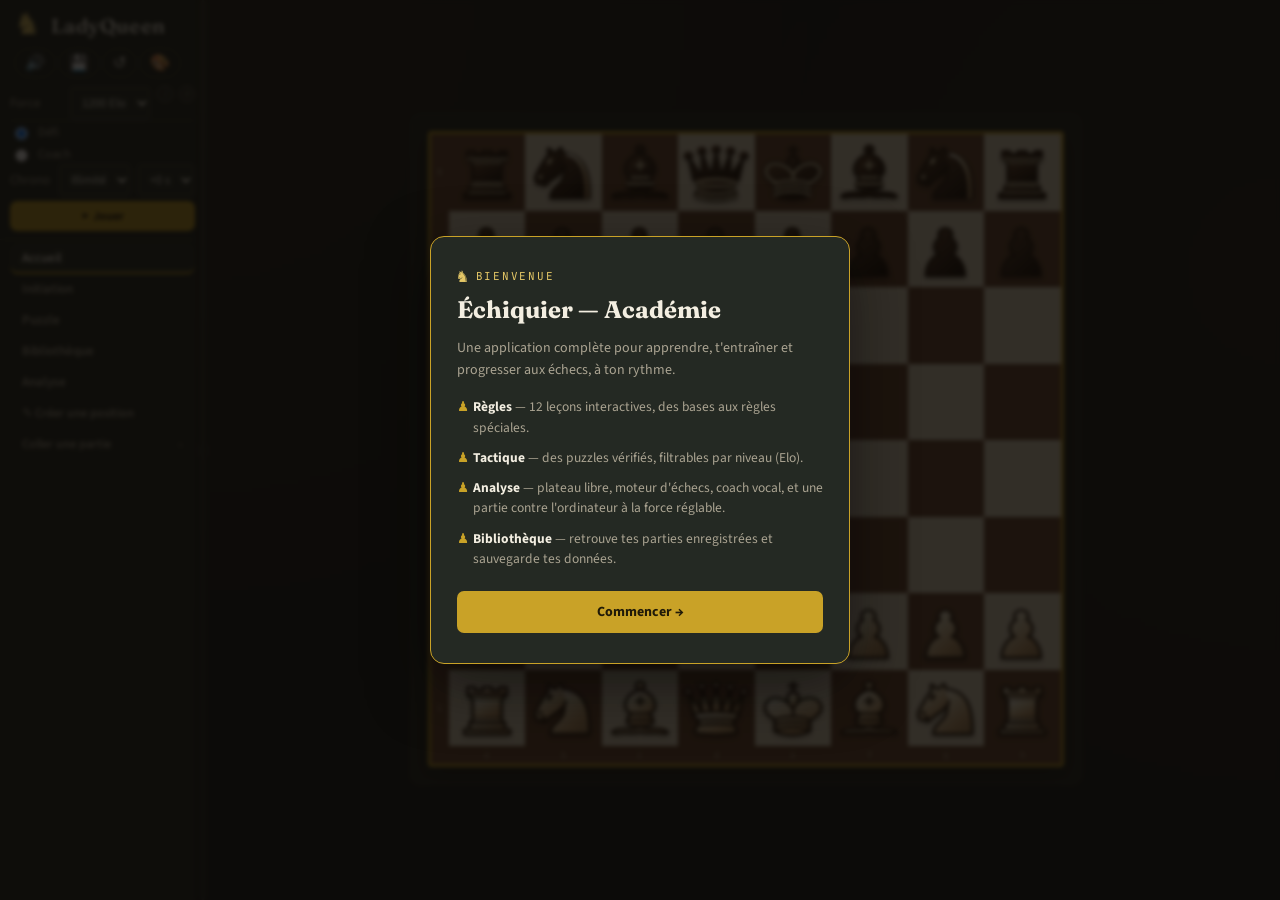
==== commit e14e9fd9: "Legende : la ligne E reprend les chiffres reels de la carte d'erreur Co-Authored-By: Claude Sonnet 5" ====
--- a/index.html
+++ b/index.html
@@ -409,7 +409,7 @@
       <li><b>R D T F C P</b> : roi, dame, tour, fou, cavalier, pion. Dans la liste des coups, un pion n'a pas de lettre (« e4 »).</li>
       <li><b>x</b> : prend (« Fxc5 » : le fou prend en c5).</li>
       <li><b>+</b> : échec. <b>#</b> : échec et mat.</li>
-      <li><b>E 1 / 12</b> : erreur n° 1 sur 12 repérées dans la partie.</li>
+      <li id="legendErrorItem"><b>E</b> : erreur (« E 2 / 7 » = la 2e erreur sur 7 repérées dans la partie).</li>
       <li>Note d'un coup : <b>!!</b> excellent · <b>?!</b> imprécision · <b>?</b> erreur · <b>??</b> gaffe.</li>
     </ul>
   </div>
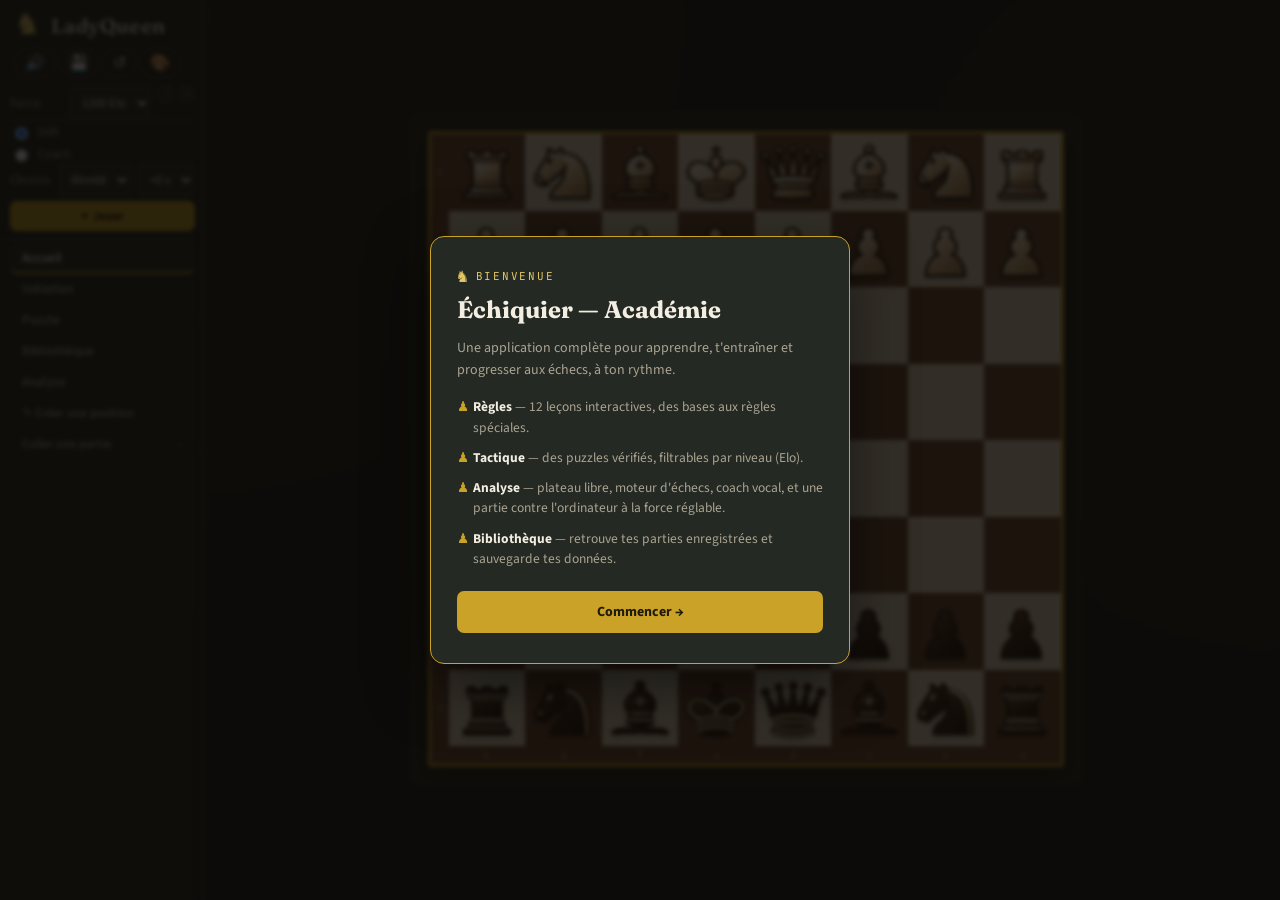
==== commit d42513f4: "Signaux tactiques en Analyse (mat jusqu'a 6 coups, echange gagnant) avec interrupteur ; ajustement d" ====
--- a/index.html
+++ b/index.html
@@ -4,6 +4,34 @@
 <meta charset="UTF-8">
 <meta name="viewport" content="width=device-width, initial-scale=1, viewport-fit=cover, maximum-scale=1">
 <meta name="theme-color" content="#1B1F1D">
+<script>
+/* Android app (Capacitor): a launch screen with the big LadyQueen logo covers the page while it loads. */
+(function () {
+  try {
+    if (window.Capacitor && window.Capacitor.isNativePlatform && window.Capacitor.isNativePlatform()) {
+      document.documentElement.classList.add("is-native-app");
+      var hide = function () {
+        var el = document.getElementById("nativeSplash");
+        if (!el || el.classList.contains("gone")) return;
+        el.classList.add("gone");
+        setTimeout(function () { if (el.parentNode) el.parentNode.removeChild(el); }, 600);
+      };
+      window.addEventListener("load", function () { setTimeout(hide, 1100); });
+      setTimeout(hide, 4000); // safety net
+    }
+  } catch (e) {}
+})();
+</script>
+<style>
+.native-splash { display: none; }
+.is-native-app .native-splash {
+  display: flex; align-items: center; justify-content: center;
+  position: fixed; inset: 0; z-index: 99999; background: #1B1F1D;
+  transition: opacity 0.45s ease;
+}
+.native-splash.gone { opacity: 0; pointer-events: none; }
+.native-splash img { width: min(70vw, 340px); height: auto; }
+</style>
 <title>Échiquier — Académie | Cours d'échecs gratuit en français, puzzles et analyse</title>
 <meta name="description" content="Apprends les échecs gratuitement en français : 12 leçons interactives, puzzles tactiques vérifiés, analyse de partie par moteur d'échecs, et une partie contre l'ordinateur au niveau réglable. Application installable, utilisable hors-ligne.">
 <link rel="canonical" href="https://flourishing-semolina-177de0.netlify.app/">
@@ -41,6 +69,7 @@
 </script>
 </head>
 <body>
+<div class="native-splash" id="nativeSplash" aria-hidden="true"><img src="icons/splash-logo.png" alt=""></div>
 
 <div id="app">
 
@@ -129,6 +158,8 @@
           <div class="opponent-hint" id="creditsHint" hidden>
             <p>Pièces d'échecs « Cburnett » : Colin M.L. Burnett, sous licence BSD 3 clauses / CC BY-SA 3.0 / GFDL — <a href="https://commons.wikimedia.org/wiki/Category:SVG_chess_pieces" target="_blank" rel="noopener">source</a>.</p>
             <p>Moteur d'analyse Stockfish, sous licence GPL-3.0 — <a href="https://github.com/official-stockfish/Stockfish" target="_blank" rel="noopener">code source</a>.</p>
+            <p><a href="https://jelauchri-blip.github.io/LadyQueen/confidentialite.html" target="_blank" rel="noopener">Politique de confidentialité</a></p>
+            <p id="adConsentRow" hidden><button type="button" class="btn-ghost" id="adConsentBtn">Gérer mes choix publicitaires</button></p>
           </div>
         </div>
         <div class="opponent-vsmode-row">
@@ -330,6 +361,13 @@
               <span class="slider"></span>
             </label>
           </div>
+          <div class="engine-toggle-row">
+            <span title="Allume l'ampoule quand un mat forcé (jusqu'à 6 coups) ou un échange gagnant est repéré">💡 Signaux tactiques</span>
+            <label class="switch">
+              <input type="checkbox" id="tacticSignalsToggle" checked aria-label="Signaux tactiques (mat forcé, échange gagnant)">
+              <span class="slider"></span>
+            </label>
+          </div>
           <div class="engine-readout">
             <div id="engineStatus" class="engine-status">Moteur désactivé</div>
             <div id="evalBar" class="eval-bar" hidden>
--- a/css/style.css
+++ b/css/style.css
@@ -49,6 +49,8 @@
    dvh support; the dvh rule right after overrides it where available so
    mobile browser chrome doesn't clip the bottom. */
 html, body { height: 100%; overflow-y: hidden; }
+/* Android app: the AdMob banner covers the bottom strip; the page keeps it free. */
+body.has-ad-banner { padding-bottom: var(--ad-banner-h, 0px); box-sizing: border-box; }
 body {
   height: 100vh;
   height: 100dvh;
@@ -963,6 +965,7 @@
 /* Ampoule 💡 rouge en relecture quand le moteur voit un mat forcé
    (js/analysis.js refreshBulb). Le clic donne toujours l'aide habituelle. */
 #helpMoveBtn.bulb-mate { border-color: var(--error); background: rgba(192,106,92,0.30); box-shadow: 0 0 0 2px rgba(192,106,92,0.35); }
+#helpMoveBtn.bulb-exchange { border-color: var(--success); background: rgba(125,164,130,0.30); box-shadow: 0 0 0 2px rgba(125,164,130,0.35); }
 
 /* Suite de coups proposée (mat) : remplace la liste des coups sur
    téléphone le temps de la variation, s'affiche au-dessus sur grand écran. */
@@ -973,6 +976,7 @@
 .variation-strip[hidden] { display: none; }
 .variation-strip .var-label { font-weight: 700; }
 .variation-strip .var-mate { color: var(--error); }
+.variation-strip .var-exchange { color: var(--success); }
 .variation-strip .var-go {
   background: var(--brass); color: #201A08; border: none; border-radius: 6px;
   font-family: var(--font-body); font-weight: 700; font-size: 12px; padding: 5px 10px; cursor: pointer;
@@ -1170,6 +1174,10 @@
      Revoir), and the clock — the only thing left in the settings window — is
      one slim line of two boxes, below the board. */
   body.challenge-playing .side-section-engine { display: none; }
+  /* A game under way puts its board up in the top window; on the other tabs
+     (Initiation, Puzzle, Bibliothèque) that board would sit on top of their
+     content — it only shows on Accueil and Analyse. */
+  body.board-promoted-mobile[data-tab]:not([data-tab="accueil"]):not([data-tab="analyse"]) .sidebar .analyse-board-col { display: none; }
   body.board-promoted-mobile .clock-row { margin-top: 0; }
   body.board-promoted-mobile .clock-box { flex-direction: row; justify-content: space-between; align-items: baseline; padding: 4px 10px; }
   body.board-promoted-mobile .clock-box .clock-time { font-size: 16px; }
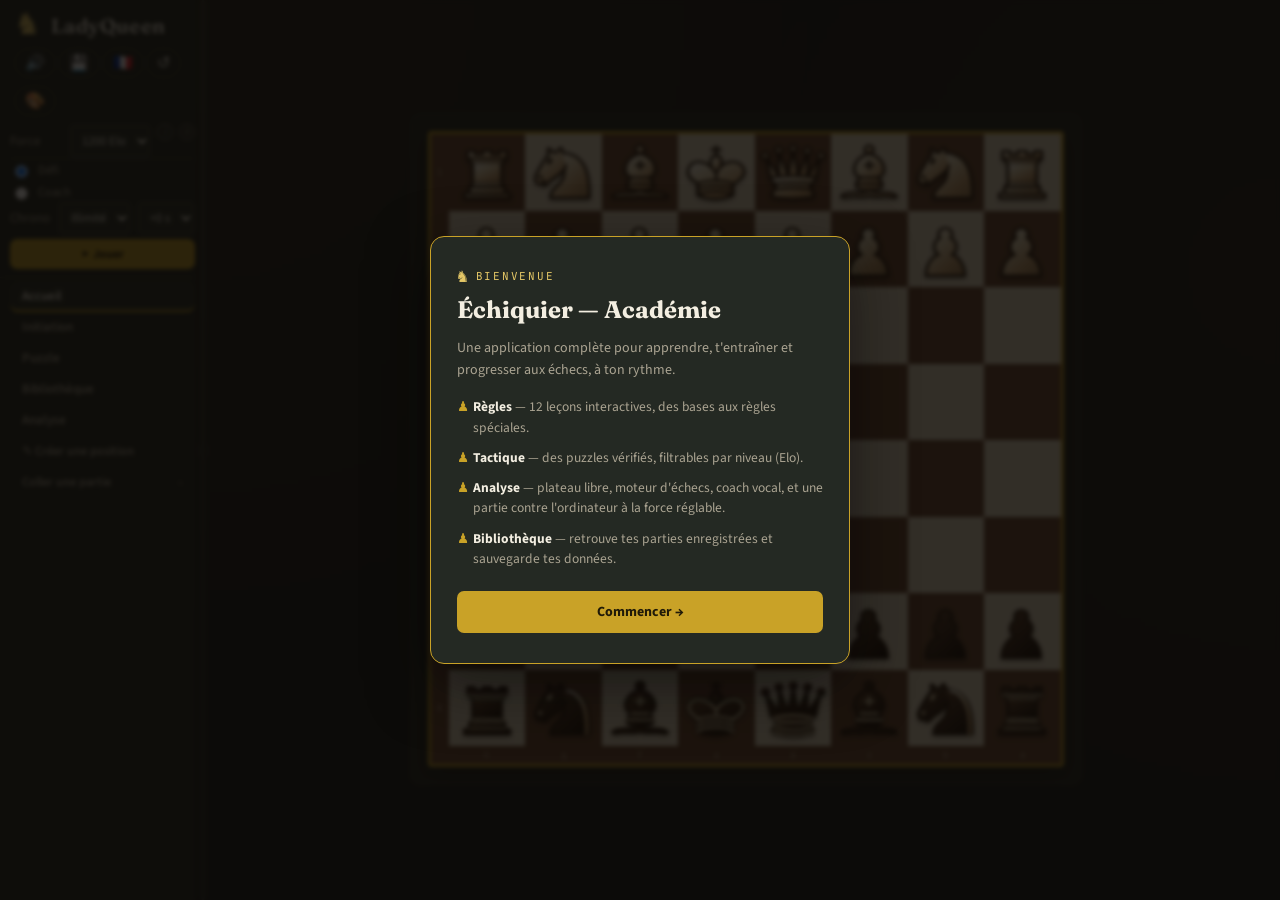
==== commit 744b39d6: "Coach vocal multilingue (FR/EN/ES/DE/IT/PT) avec bouton de langue dans la barre d'outils ; correctio" ====
--- a/index.html
+++ b/index.html
@@ -85,6 +85,7 @@
     <button id="installBtn" class="install-btn" hidden>Installer</button>
     <button id="soundToggleBtn" class="theme-btn" title="Activer/couper le son" aria-label="Activer ou couper le son">🔊</button>
     <button class="theme-btn" id="saveGameBtn" title="Enregistrer la partie" aria-label="Enregistrer la partie">💾</button>
+    <button class="theme-btn" id="coachLangBtn" title="Langue du coach : Français" aria-label="Langue du coach">🇫🇷</button>
     <button class="theme-btn" id="resetLayoutBtn" title="Réinitialiser la disposition (plateau, panneaux)" aria-label="Réinitialiser la disposition">↺</button>
     <div class="theme-picker">
       <button id="themeBtn" class="theme-btn" title="Thème du plateau" aria-label="Changer le thème du plateau">🎨</button>
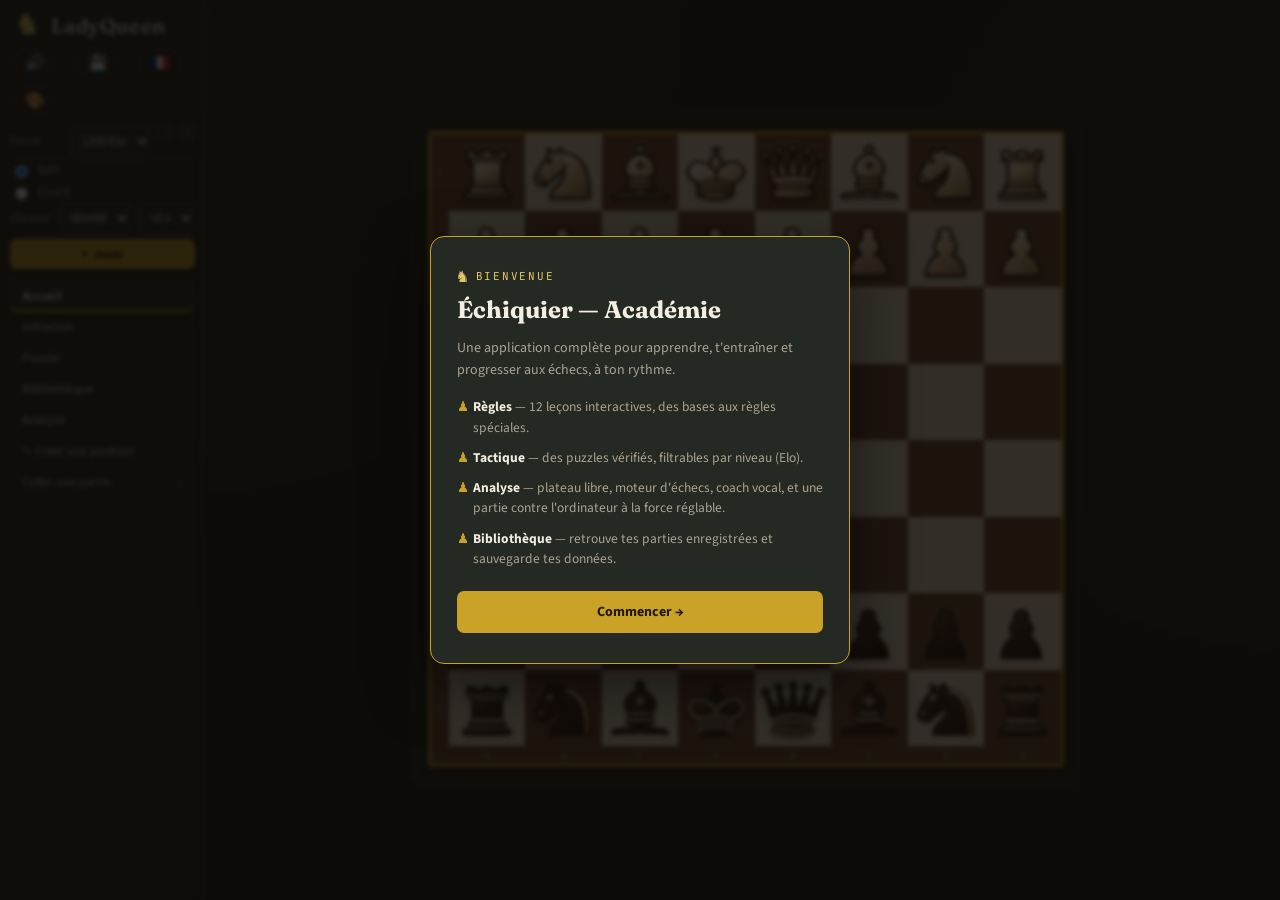
==== commit 780ed341: "Bibliotheque : renommer une partie enregistree ; suppression du bouton de reinitialisation de la dis" ====
--- a/index.html
+++ b/index.html
@@ -86,7 +86,6 @@
     <button id="soundToggleBtn" class="theme-btn" title="Activer/couper le son" aria-label="Activer ou couper le son">🔊</button>
     <button class="theme-btn" id="saveGameBtn" title="Enregistrer la partie" aria-label="Enregistrer la partie">💾</button>
     <button class="theme-btn" id="coachLangBtn" title="Langue du coach : Français" aria-label="Langue du coach">🇫🇷</button>
-    <button class="theme-btn" id="resetLayoutBtn" title="Réinitialiser la disposition (plateau, panneaux)" aria-label="Réinitialiser la disposition">↺</button>
     <div class="theme-picker">
       <button id="themeBtn" class="theme-btn" title="Thème du plateau" aria-label="Changer le thème du plateau">🎨</button>
       <div id="themePanel" class="theme-panel" hidden>
@@ -415,6 +414,7 @@
       <p class="eyebrow">Parties enregistrées</p>
       <div id="libraryActions" class="library-actions" hidden>
         <button class="btn-primary" id="libOpenSelectedBtn">Ouvrir et analyser →</button>
+        <button class="btn-ghost" id="libRenameSelectedBtn" title="Renommer la partie sélectionnée" aria-label="Renommer la partie sélectionnée">✎</button>
         <button class="btn-ghost" id="libDeleteSelectedBtn" title="Supprimer la partie sélectionnée" aria-label="Supprimer la partie sélectionnée">🗑</button>
       </div>
       <div id="libraryList" class="library-list"></div>
--- a/css/style.css
+++ b/css/style.css
@@ -842,6 +842,15 @@
   font-size: 11.5px; color: var(--ink-dim); margin: 0; line-height: 1.4;
 }
 .opponent-hint[hidden] { display: none; }
+/* At 230px flat, this bubble used to spill past the sidebar's right edge
+   and get silently clipped by .sidebar's overflow-x: hidden, truncating the
+   text instead of wrapping it — cap it to what the sidebar (minus its
+   padding/resize handle) actually has room for, whatever width the user
+   has dragged it to. Desktop-only: below 861px the sidebar isn't a fixed
+   narrow column, so the 100vw-based cap above is already correct there. */
+@media (min-width: 861px) {
+  .opponent-hint { max-width: min(calc(100vw - 64px), calc(var(--sidebar-w, 195px) - 26px)); }
+}
 .opponent-hint p { margin: 0; }
 .opponent-hint p + p { margin-top: 6px; }
 .opponent-hint a { color: var(--ink-dim); text-decoration: underline; }
@@ -1230,7 +1239,7 @@
 .library-card-label { font-family: var(--font-display); font-size: 16px; color: var(--ink); }
 .library-card-meta { font-family: var(--font-mono); font-size: 11.5px; color: var(--ink-dim); }
 .library-card-actions { display: flex; gap: 8px; align-items: center; }
-.lib-delete-btn { padding: 9px 12px; }
+.lib-rename-btn, .lib-delete-btn { padding: 9px 12px; }
 /* The shared "Ouvrir et analyser" / 🗑 pair is for the phone only. */
 .library-actions { display: none; }
 @media (max-width: 760px) {
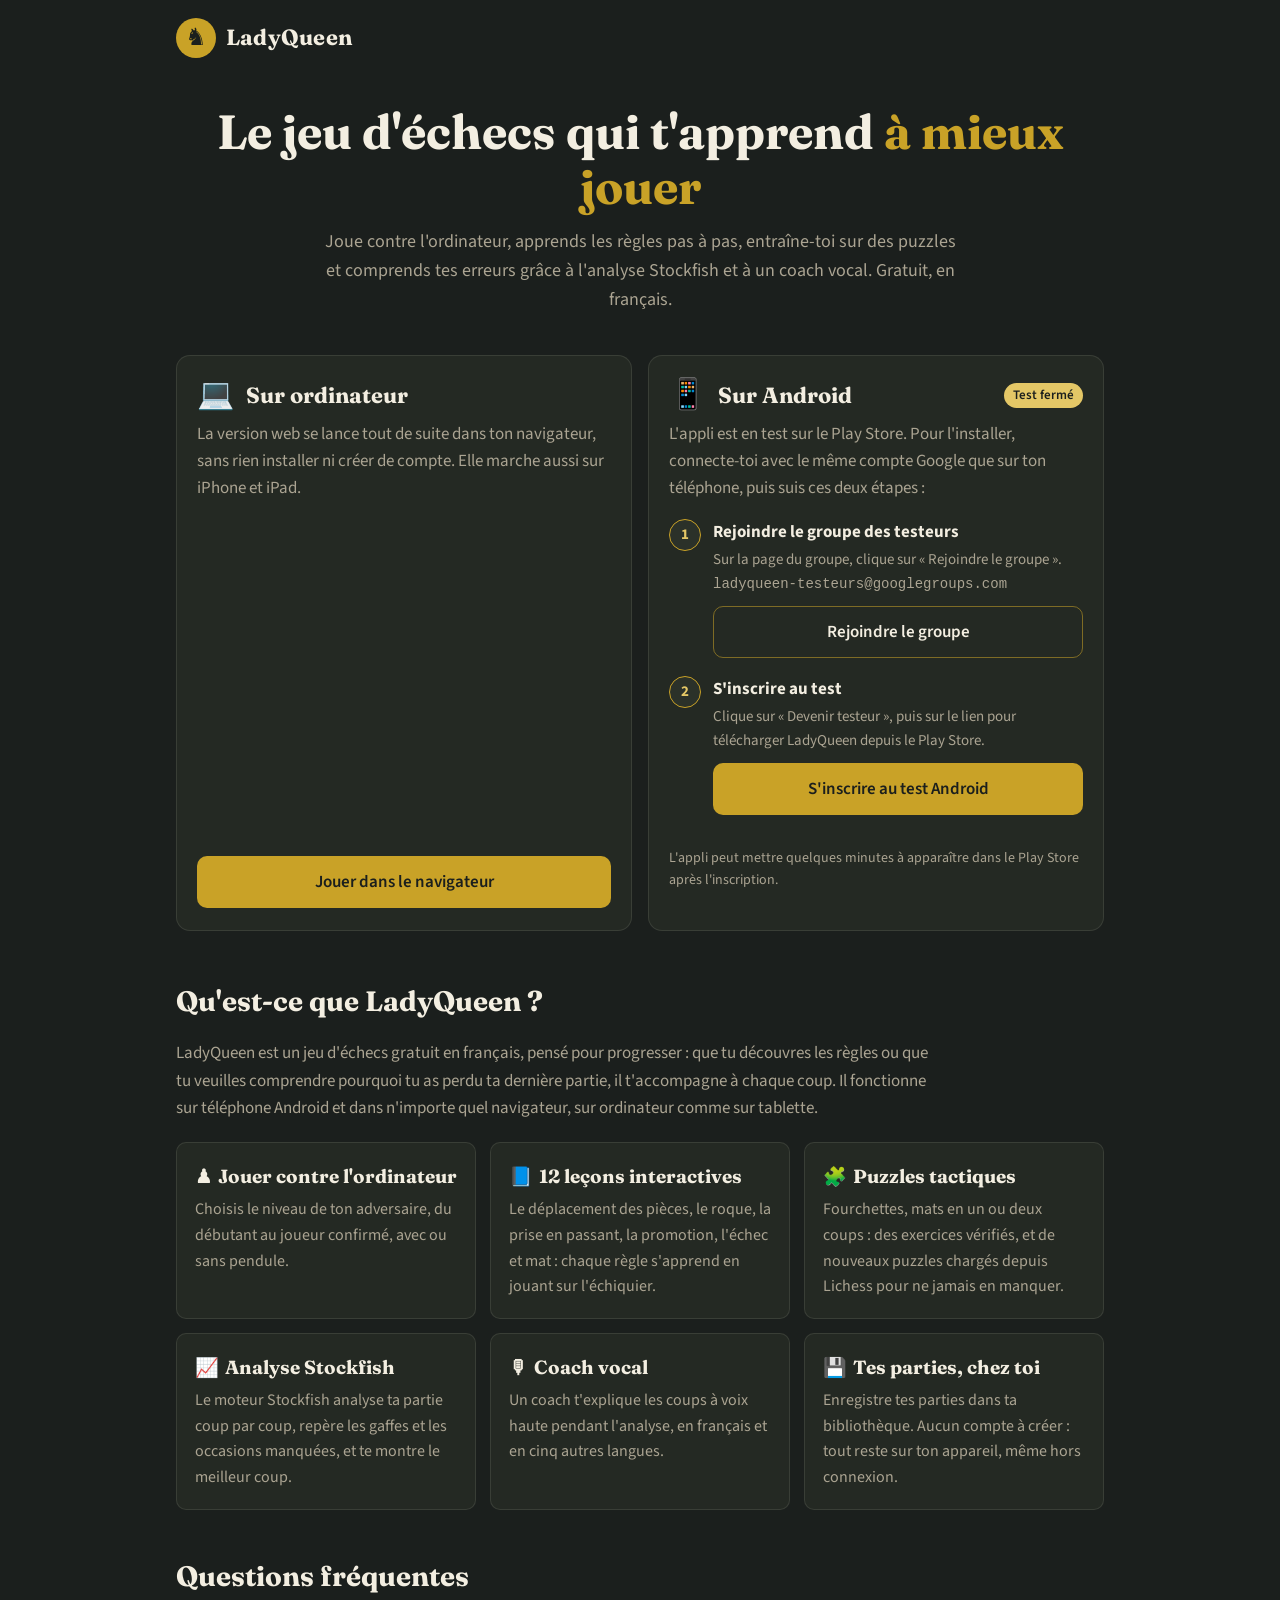
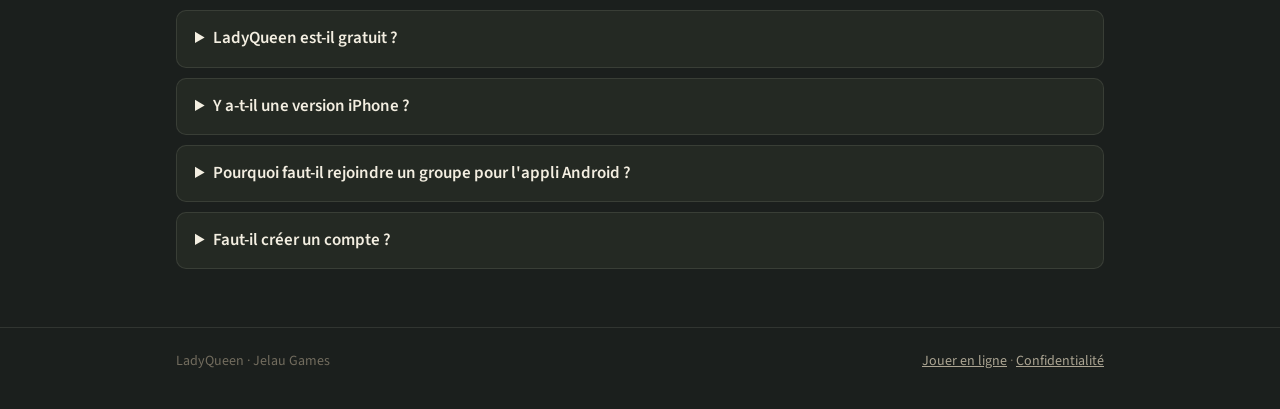
==== commit d2151a6f: "Page d'accueil LadyQueen (choix Android / ordinateur, referencement Google) ; le jeu passe sur jeu.h" ====
--- a/index.html
+++ b/index.html
@@ -2,492 +2,328 @@
 <html lang="fr">
 <head>
 <meta charset="UTF-8">
-<meta name="viewport" content="width=device-width, initial-scale=1, viewport-fit=cover, maximum-scale=1">
+<meta name="viewport" content="width=device-width, initial-scale=1, viewport-fit=cover">
 <meta name="theme-color" content="#1B1F1D">
 <script>
-/* Android app (Capacitor): a launch screen with the big LadyQueen logo covers the page while it loads. */
+/* ===== Réglages de la page d'accueil ===== */
+// Adresse du groupe Google des testeurs Android (groupe ouvert : tout le monde peut le rejoindre).
+const TESTER_GROUP_EMAIL = "ladyqueen-testeurs@googlegroups.com";
+// Lien d'inscription au test fermé du Play Store.
+const PLAY_TESTING_URL = "https://play.google.com/apps/testing/com.jelaugames.ladyqueen";
+// Version web du jeu.
+const GAME_URL = "jeu.html";
+
 (function () {
+  // L'appli Android et la PWA installée doivent ouvrir directement le jeu, sans passer par l'accueil.
   try {
-    if (window.Capacitor && window.Capacitor.isNativePlatform && window.Capacitor.isNativePlatform()) {
-      document.documentElement.classList.add("is-native-app");
-      var hide = function () {
-        var el = document.getElementById("nativeSplash");
-        if (!el || el.classList.contains("gone")) return;
-        el.classList.add("gone");
-        setTimeout(function () { if (el.parentNode) el.parentNode.removeChild(el); }, 600);
-      };
-      window.addEventListener("load", function () { setTimeout(hide, 1100); });
-      setTimeout(hide, 4000); // safety net
-    }
+    var native = window.Capacitor && window.Capacitor.isNativePlatform && window.Capacitor.isNativePlatform();
+    var standalone = (window.matchMedia && window.matchMedia("(display-mode: standalone)").matches) || window.navigator.standalone === true;
+    if (native || standalone) { location.replace(GAME_URL); return; }
   } catch (e) {}
+  // Sur téléphone Android, le choix Android passe en premier ; ailleurs, la version web.
+  if (/Android/i.test(navigator.userAgent)) document.documentElement.classList.add("is-android");
 })();
 </script>
-<style>
-.native-splash { display: none; }
-.is-native-app .native-splash {
-  display: flex; align-items: center; justify-content: center;
-  position: fixed; inset: 0; z-index: 99999; background: #1B1F1D;
-  transition: opacity 0.45s ease;
-}
-.native-splash.gone { opacity: 0; pointer-events: none; }
-.native-splash img { width: min(70vw, 340px); height: auto; }
-</style>
-<title>Échiquier — Académie | Cours d'échecs gratuit en français, puzzles et analyse</title>
-<meta name="description" content="Apprends les échecs gratuitement en français : 12 leçons interactives, puzzles tactiques vérifiés, analyse de partie par moteur d'échecs, et une partie contre l'ordinateur au niveau réglable. Application installable, utilisable hors-ligne.">
-<link rel="canonical" href="https://flourishing-semolina-177de0.netlify.app/">
+<title>LadyQueen — Jeu d'échecs gratuit : leçons, puzzles et analyse Stockfish</title>
+<meta name="description" content="LadyQueen est un jeu d'échecs gratuit en français, sur Android et dans le navigateur : joue contre l'ordinateur, apprends avec 12 leçons interactives, résous des puzzles tactiques et analyse tes parties avec Stockfish et un coach vocal.">
+<link rel="canonical" href="https://jelauchri-blip.github.io/LadyQueen/">
 
 <!-- Open Graph / réseaux sociaux -->
 <meta property="og:type" content="website">
-<meta property="og:site_name" content="Échiquier — Académie">
-<meta property="og:title" content="Échiquier — Académie | Cours d'échecs gratuit en français">
-<meta property="og:description" content="Règles interactives, puzzles tactiques, analyse par moteur d'échecs et partie contre l'ordinateur — gratuit, en français, installable sur mobile.">
-<meta property="og:image" content="https://flourishing-semolina-177de0.netlify.app/icons/og-image.png">
+<meta property="og:site_name" content="LadyQueen">
+<meta property="og:url" content="https://jelauchri-blip.github.io/LadyQueen/">
+<meta property="og:title" content="LadyQueen — Jeu d'échecs gratuit en français">
+<meta property="og:description" content="Joue contre l'ordinateur, apprends avec des leçons interactives, résous des puzzles et analyse tes parties avec Stockfish et un coach vocal. Sur Android et sur ordinateur.">
+<meta property="og:image" content="https://jelauchri-blip.github.io/LadyQueen/icons/og-image.png">
 <meta property="og:image:width" content="1200">
 <meta property="og:image:height" content="630">
+<meta property="og:image:alt" content="LadyQueen, jeu d'échecs">
 <meta property="og:locale" content="fr_FR">
 <meta name="twitter:card" content="summary_large_image">
-<meta name="twitter:title" content="Échiquier — Académie">
-<meta name="twitter:description" content="Cours d'échecs gratuit en français : leçons, puzzles, analyse par moteur d'échecs.">
-<meta name="twitter:image" content="https://flourishing-semolina-177de0.netlify.app/icons/og-image.png">
+<meta name="twitter:title" content="LadyQueen — Jeu d'échecs gratuit en français">
+<meta name="twitter:description" content="Leçons, puzzles, analyse Stockfish et coach vocal. Sur Android et sur ordinateur.">
+<meta name="twitter:image" content="https://jelauchri-blip.github.io/LadyQueen/icons/og-image.png">
 
 <link rel="manifest" href="manifest.json">
 <link rel="icon" href="icons/icon-192.png">
 <link rel="apple-touch-icon" href="icons/icon-192.png">
 <link rel="preconnect" href="https://fonts.googleapis.com">
 <link rel="preconnect" href="https://fonts.gstatic.com" crossorigin>
-<link href="https://fonts.googleapis.com/css2?family=Fraunces:opsz,wght@9..144,400;9..144,600;9..144,700&family=Source+Sans+3:wght@400;500;600;700&family=JetBrains+Mono:wght@400;500;600&display=swap" rel="stylesheet">
-<link rel="stylesheet" href="css/style.css">
+<link href="https://fonts.googleapis.com/css2?family=Fraunces:opsz,wght@9..144,400;9..144,600;9..144,700&family=Source+Sans+3:wght@400;500;600;700&display=swap" rel="stylesheet">
+
 <script type="application/ld+json">
 {
   "@context": "https://schema.org",
-  "@type": "EducationalOrganization",
-  "name": "Échiquier — Académie",
-  "description": "Application pédagogique gratuite pour apprendre les échecs en français : règles, puzzles tactiques et analyse par moteur d'échecs.",
+  "@type": ["VideoGame", "SoftwareApplication"],
+  "name": "LadyQueen",
+  "alternateName": "LadyQueen — Échecs",
+  "url": "https://jelauchri-blip.github.io/LadyQueen/",
+  "image": "https://jelauchri-blip.github.io/LadyQueen/icons/og-image.png",
+  "description": "Jeu d'échecs gratuit en français : partie contre l'ordinateur, 12 leçons interactives, puzzles tactiques, analyse de partie par Stockfish et coach vocal.",
   "inLanguage": "fr",
-  "applicationCategory": "EducationalApplication"
+  "genre": ["Échecs", "Jeu de réflexion", "Éducation"],
+  "gamePlatform": ["Android", "Navigateur web"],
+  "operatingSystem": "Android, Windows, macOS, Linux",
+  "applicationCategory": "GameApplication",
+  "applicationSubCategory": "Échecs",
+  "playMode": "SinglePlayer",
+  "isAccessibleForFree": true,
+  "offers": { "@type": "Offer", "price": "0", "priceCurrency": "EUR" },
+  "author": { "@type": "Organization", "name": "Jelau Games" },
+  "publisher": { "@type": "Organization", "name": "Jelau Games" }
 }
 </script>
+
+<style>
+:root {
+  --bg-deep: #1B1F1D;
+  --bg-panel: #242923;
+  --bg-panel-raised: #2B3129;
+  --wood-dark: #6E4A32;
+  --wood-light: #E8DCC3;
+  --brass: #C9A227;
+  --brass-soft: #E4C766;
+  --ink: #F3EEE1;
+  --ink-dim: #ABA492;
+  --ink-faint: #726C5E;
+  --success: #7DA482;
+  --border-soft: rgba(243, 238, 225, 0.10);
+  --font-display: "Fraunces", Georgia, serif;
+  --font-body: "Source Sans 3", system-ui, sans-serif;
+  --radius: 10px;
+}
+* { box-sizing: border-box; }
+html { -webkit-text-size-adjust: 100%; }
+body {
+  margin: 0; background: var(--bg-deep); color: var(--ink);
+  font: 17px/1.6 var(--font-body);
+}
+a { color: var(--brass-soft); }
+.wrap { max-width: 960px; margin: 0 auto; padding: 0 16px; }
+
+/* En-tête */
+.topbar { display: flex; align-items: center; gap: 10px; padding: 18px 0; }
+.brand-glyph {
+  width: 40px; height: 40px; border-radius: 50%; display: grid; place-items: center;
+  background: var(--brass); color: var(--bg-deep); font-size: 24px; line-height: 1;
+}
+.brand-name { font-family: var(--font-display); font-weight: 700; font-size: 22px; letter-spacing: 0.01em; }
+
+/* Bandeau principal */
+.hero { padding: 28px 0 8px; text-align: center; }
+.hero h1 {
+  font-family: var(--font-display); font-weight: 700; font-size: clamp(30px, 6vw, 48px);
+  line-height: 1.15; margin: 0 0 14px;
+}
+.hero h1 em { font-style: normal; color: var(--brass); }
+.hero p { max-width: 640px; margin: 0 auto; color: var(--ink-dim); font-size: 18px; }
+
+/* Choix de la version */
+.choices { display: flex; flex-wrap: wrap; gap: 16px; margin: 32px 0 12px; }
+.choice {
+  flex: 1 1 300px; display: flex; flex-direction: column;
+  background: var(--bg-panel); border: 1px solid var(--border-soft); border-radius: 14px;
+  padding: 22px 20px;
+}
+.choice.web { order: 1; }
+.choice.android { order: 2; }
+.is-android .choice.android { order: 1; }
+.is-android .choice.web { order: 2; }
+.choice-head { display: flex; align-items: center; gap: 12px; margin-bottom: 8px; }
+.choice-icon { font-size: 30px; line-height: 1; }
+.choice h2 { font-family: var(--font-display); font-size: 22px; margin: 0; }
+.choice .tag {
+  display: inline-block; margin-left: auto; padding: 2px 9px; border-radius: 999px;
+  font-size: 13px; font-weight: 600; color: var(--bg-deep); background: var(--brass-soft);
+}
+.choice > p { color: var(--ink-dim); margin: 0 0 16px; }
+
+.btn {
+  display: block; text-align: center; text-decoration: none; cursor: pointer;
+  font: 600 17px var(--font-body); padding: 13px 18px; border-radius: var(--radius);
+  border: 1px solid transparent; transition: filter 0.15s, background 0.15s;
+}
+.btn-primary { background: var(--brass); color: var(--bg-deep); }
+.btn-primary:hover { filter: brightness(1.08); }
+.btn-ghost { background: transparent; color: var(--ink); border-color: rgba(201, 162, 39, 0.55); }
+.btn-ghost:hover { background: rgba(201, 162, 39, 0.10); }
+.web .btn { margin-top: auto; }
+
+.steps { list-style: none; margin: 0 0 14px; padding: 0; counter-reset: step; }
+.steps li {
+  counter-increment: step; position: relative; padding: 0 0 18px 44px;
+}
+.steps li::before {
+  content: counter(step); position: absolute; left: 0; top: 0;
+  width: 30px; height: 30px; border-radius: 50%; display: grid; place-items: center;
+  background: var(--bg-panel-raised); border: 1px solid var(--brass); color: var(--brass-soft);
+  font-weight: 700; font-size: 15px;
+}
+.steps strong { display: block; margin-bottom: 2px; }
+.steps p { margin: 0 0 10px; color: var(--ink-dim); font-size: 15px; }
+.note { font-size: 14px; color: var(--ink-faint); margin: 0; }
+.group-addr { font-family: ui-monospace, monospace; font-size: 14px; color: var(--ink-dim); word-break: break-all; }
+
+/* Contenu */
+section.content { padding: 36px 0 8px; }
+section.content h2 { font-family: var(--font-display); font-size: 28px; margin: 0 0 12px; }
+section.content > p { color: var(--ink-dim); max-width: 760px; }
+.features { display: grid; grid-template-columns: repeat(auto-fit, minmax(260px, 1fr)); gap: 14px; margin-top: 20px; }
+.feature {
+  background: var(--bg-panel); border: 1px solid var(--border-soft); border-radius: var(--radius);
+  padding: 18px;
+}
+.feature h3 { font-family: var(--font-display); font-size: 19px; margin: 0 0 6px; }
+.feature h3 span { margin-right: 6px; }
+.feature p { margin: 0; color: var(--ink-dim); font-size: 16px; }
+
+.faq details {
+  background: var(--bg-panel); border: 1px solid var(--border-soft); border-radius: var(--radius);
+  padding: 14px 18px; margin-bottom: 10px;
+}
+.faq summary { cursor: pointer; font-weight: 600; }
+.faq details p { margin: 10px 0 0; color: var(--ink-dim); }
+
+footer {
+  margin-top: 40px; padding: 22px 0 36px; border-top: 1px solid var(--border-soft);
+  color: var(--ink-faint); font-size: 14px;
+}
+footer .wrap { display: flex; flex-wrap: wrap; gap: 8px 20px; justify-content: space-between; }
+footer a { color: var(--ink-dim); }
+</style>
 </head>
 <body>
-<div class="native-splash" id="nativeSplash" aria-hidden="true"><img src="icons/splash-logo.png" alt=""></div>
-
-<div id="app">
-
-  <div class="sidebar">
-
+
+<div class="wrap">
   <header class="topbar">
-    <div class="brand">
-      <span class="brand-glyph">♞</span>
-      <div class="brand-text">
-        <h1>LadyQueen</h1>
-      </div>
+    <span class="brand-glyph" aria-hidden="true">♞</span>
+    <span class="brand-name">LadyQueen</span>
+  </header>
+
+  <main>
+    <div class="hero">
+      <h1>Le jeu d'échecs qui t'apprend <em>à mieux jouer</em></h1>
+      <p>Joue contre l'ordinateur, apprends les règles pas à pas, entraîne-toi sur des puzzles
+      et comprends tes erreurs grâce à l'analyse Stockfish et à un coach vocal. Gratuit, en français.</p>
     </div>
-    <button id="installBtn" class="install-btn" hidden>Installer</button>
-    <button id="soundToggleBtn" class="theme-btn" title="Activer/couper le son" aria-label="Activer ou couper le son">🔊</button>
-    <button class="theme-btn" id="saveGameBtn" title="Enregistrer la partie" aria-label="Enregistrer la partie">💾</button>
-    <button class="theme-btn" id="coachLangBtn" title="Langue du coach : Français" aria-label="Langue du coach">🇫🇷</button>
-    <div class="theme-picker">
-      <button id="themeBtn" class="theme-btn" title="Thème du plateau" aria-label="Changer le thème du plateau">🎨</button>
-      <div id="themePanel" class="theme-panel" hidden>
-        <p class="theme-panel-title">Thème du plateau</p>
-        <div class="theme-swatch-row">
-          <button class="theme-swatch-btn" data-theme="noyer">
-            <span class="swatch"><i style="background:#E8DCC3"></i><i style="background:#6E4A32"></i></span> Noyer & laiton
-          </button>
-          <button class="theme-swatch-btn" data-theme="vert">
-            <span class="swatch"><i style="background:#EEEED2"></i><i style="background:#6F9152"></i></span> Tournoi vert
-          </button>
-          <button class="theme-swatch-btn" data-theme="bleu">
-            <span class="swatch"><i style="background:#DCE4EE"></i><i style="background:#3F5878"></i></span> Bleu marine
-          </button>
-          <button class="theme-swatch-btn" data-theme="rouge">
-            <span class="swatch"><i style="background:#F0E2D4"></i><i style="background:#7A3030"></i></span> Rouge
-          </button>
-        </div>
-        <div class="brightness-grid">
-          <div class="brightness-row">
-            <label for="brightnessSlider" title="Luminosité du plateau">Luminosité</label>
-            <input type="range" id="brightnessSlider" min="60" max="140" value="100" step="5">
-            <span class="brightness-value" id="brightnessValue">100%</span>
-          </div>
-          <div class="brightness-row">
-            <label for="coordSizeSlider" title="Taille des repères (a-h, 1-8)">Taille</label>
-            <input type="range" id="coordSizeSlider" min="7" max="16" value="9" step="1">
-            <span class="brightness-value" id="coordSizeValue">9px</span>
-          </div>
-          <div class="brightness-row">
-            <label for="coordContrastSlider" title="Contraste des repères">Contraste</label>
-            <input type="range" id="coordContrastSlider" min="30" max="100" value="55" step="5">
-            <span class="brightness-value" id="coordContrastValue">55%</span>
-          </div>
-        </div>
-        <p class="theme-panel-title" style="margin-top:10px;">Style des pièces</p>
-        <div class="piece-style-row">
-          <button class="piece-style-btn" data-style="cburnett-classic">Cburnett — classique</button>
-          <button class="piece-style-btn" data-style="cburnett-wood">Cburnett — bois</button>
-        </div>
-      </div>
+
+    <div class="choices">
+      <article class="choice web">
+        <div class="choice-head">
+          <span class="choice-icon" aria-hidden="true">💻</span>
+          <h2>Sur ordinateur</h2>
+        </div>
+        <p>La version web se lance tout de suite dans ton navigateur, sans rien installer
+        ni créer de compte. Elle marche aussi sur iPhone et iPad.</p>
+        <a class="btn btn-primary" href="jeu.html" data-game-link>Jouer dans le navigateur</a>
+      </article>
+
+      <article class="choice android">
+        <div class="choice-head">
+          <span class="choice-icon" aria-hidden="true">📱</span>
+          <h2>Sur Android</h2>
+          <span class="tag">Test fermé</span>
+        </div>
+        <p>L'appli est en test sur le Play Store. Pour l'installer, connecte-toi avec le même
+        compte Google que sur ton téléphone, puis suis ces deux étapes :</p>
+        <ol class="steps">
+          <li>
+            <strong>Rejoindre le groupe des testeurs</strong>
+            <p>Sur la page du groupe, clique sur « Rejoindre le groupe ».
+            <br><span class="group-addr" data-group-email></span></p>
+            <a class="btn btn-ghost" href="#" data-group-link target="_blank" rel="noopener">Rejoindre le groupe</a>
+          </li>
+          <li>
+            <strong>S'inscrire au test</strong>
+            <p>Clique sur « Devenir testeur », puis sur le lien pour télécharger
+            LadyQueen depuis le Play Store.</p>
+            <a class="btn btn-primary" href="#" data-play-link target="_blank" rel="noopener">S'inscrire au test Android</a>
+          </li>
+        </ol>
+        <p class="note">L'appli peut mettre quelques minutes à apparaître dans le Play Store après l'inscription.</p>
+      </article>
     </div>
-  </header>
-
-  <button type="button" class="top-panel-toggle" id="topPanelToggle" aria-label="Afficher ou masquer Force, Jouer et le menu" title="Afficher / masquer le menu et Jouer">▾</button>
-
-  <div class="sidebar-opponent" id="opponentSection">
-    <div class="opponent-panel">
-      <div id="opponentOptions" class="opponent-options">
-        <div id="vsComputerSetup">
-        <div class="opponent-row opponent-row-relative">
-          <span class="opponent-label-group">
-            <select id="mobileTabSelect" class="mobile-tab-select" aria-label="Navigation">
-              <option value="accueil">Accueil</option>
-              <option value="regles">Initiation</option>
-              <option value="tactique">Puzzle</option>
-              <option value="bibliotheque">Bibliothèque</option>
-              <option value="analyse">Analyse</option>
-              <option value="editor">✎ Créer une position</option>
-              <option value="pgn">Coller une partie</option>
-            </select>
-            Force
-          </span>
-          <span class="opponent-row-controls">
-            <select id="opponentEloSelect"></select>
-            <button type="button" class="info-icon-btn" id="eloInfoBtn" aria-label="Informations sur ce niveau">i</button>
-            <button type="button" class="info-icon-btn" id="creditsInfoBtn" aria-label="Crédits et licences">&copy;</button>
-          </span>
-          <p class="opponent-hint" id="opponentEloHint" hidden></p>
-          <div class="opponent-hint" id="creditsHint" hidden>
-            <p>Pièces d'échecs « Cburnett » : Colin M.L. Burnett, sous licence BSD 3 clauses / CC BY-SA 3.0 / GFDL — <a href="https://commons.wikimedia.org/wiki/Category:SVG_chess_pieces" target="_blank" rel="noopener">source</a>.</p>
-            <p>Moteur d'analyse Stockfish, sous licence GPL-3.0 — <a href="https://github.com/official-stockfish/Stockfish" target="_blank" rel="noopener">code source</a>.</p>
-            <p><a href="https://jelauchri-blip.github.io/LadyQueen/confidentialite.html" target="_blank" rel="noopener">Politique de confidentialité</a></p>
-            <p id="adConsentRow" hidden><button type="button" class="btn-ghost" id="adConsentBtn">Gérer mes choix publicitaires</button></p>
-          </div>
-        </div>
-        <div class="opponent-vsmode-row">
-          <label title="Pas de retour en arrière"><input type="radio" name="vsComputerBehavior" value="defi" checked> Défi</label>
-          <label title="Retour en arrière possible"><input type="radio" name="vsComputerBehavior" value="coach"> Coach</label>
-        </div>
-        <div class="opponent-row">
-          <span>Chrono</span>
-          <div class="opponent-row-controls">
-            <select id="timeControlSelect">
-              <option value="0">Illimité</option>
-              <option value="1">1 min</option>
-              <option value="3">3 min</option>
-              <option value="5">5 min</option>
-              <option value="10">10 min</option>
-              <option value="15">15 min</option>
-              <option value="30">30 min</option>
-            </select>
-            <select id="incrementSelect">
-              <option value="0">+0 s</option>
-              <option value="1">+1 s</option>
-              <option value="2">+2 s</option>
-              <option value="3">+3 s</option>
-              <option value="4">+4 s</option>
-              <option value="5">+5 s</option>
-            </select>
-          </div>
-        </div>
-        <button class="btn-primary" id="startVsComputerBtn">▶ Jouer</button>
-        </div>
-        <div class="clock-row" id="clockRow" hidden>
-          <div class="clock-box" id="clockWhite"><span class="clock-label">Blancs</span><span class="clock-time">—</span></div>
-          <div class="clock-box" id="clockBlack"><span class="clock-label">Noirs</span><span class="clock-time">—</span></div>
-        </div>
-      </div>
-    </div>
-  </div>
-
-  <nav class="tabs" aria-label="Navigation principale">
-    <button class="tab-btn active" data-tab="accueil">
-      Accueil
-    </button>
-    <button class="tab-btn" data-tab="regles">
-      Initiation
-    </button>
-    <button class="tab-btn" data-tab="tactique">
-      Puzzle
-    </button>
-    <button class="tab-btn" data-tab="bibliotheque">
-      Bibliothèque
-    </button>
-    <button class="tab-btn" data-tab="analyse">
-      Analyse
-    </button>
-    <button class="tab-btn sidebar-action-btn" id="openEditorBtn">
-      ✎ Créer une position
-    </button>
-    <details id="setupControls" class="setup-controls sidebar-action-group">
-      <summary class="tab-btn">Coller une partie</summary>
-      <div class="pgn-row">
-        <label for="pgnInput" class="sr-only">Coller une partie (PGN)</label>
-        <div class="pgn-input-row">
-          <textarea id="pgnInput" rows="2" spellcheck="false" placeholder="1. e4 e5 2. Nf3 Nc6 3. Bb5 ..."></textarea>
-          <button class="btn-ghost" id="loadPgnBtn">Charger</button>
-        </div>
-      </div>
-    </details>
-  </nav>
-
-  </div>
-
-  <div class="resize-handle resize-handle-sidebar" id="sidebarResizeHandle" title="Glisser pour redimensionner"></div>
-
-  <div class="content-col">
-
-  <main id="views">
-
-    <!-- ACCUEIL -->
-    <section id="view-accueil" class="view active">
-      <div class="home-layout">
-        <div class="game-panel">
-          <div id="homeBoardMount"></div>
+
+    <section class="content">
+      <h2>Qu'est-ce que LadyQueen ?</h2>
+      <p>LadyQueen est un jeu d'échecs gratuit en français, pensé pour progresser : que tu découvres
+      les règles ou que tu veuilles comprendre pourquoi tu as perdu ta dernière partie, il t'accompagne
+      à chaque coup. Il fonctionne sur téléphone Android et dans n'importe quel navigateur, sur
+      ordinateur comme sur tablette.</p>
+
+      <div class="features">
+        <div class="feature">
+          <h3><span aria-hidden="true">♟</span>Jouer contre l'ordinateur</h3>
+          <p>Choisis le niveau de ton adversaire, du débutant au joueur confirmé, avec ou sans pendule.
+        </div>
+        <div class="feature">
+          <h3><span aria-hidden="true">📘</span>12 leçons interactives</h3>
+          <p>Le déplacement des pièces, le roque, la prise en passant, la promotion, l'échec et mat :
+          chaque règle s'apprend en jouant sur l'échiquier.</p>
+        </div>
+        <div class="feature">
+          <h3><span aria-hidden="true">🧩</span>Puzzles tactiques</h3>
+          <p>Fourchettes, mats en un ou deux coups : des exercices vérifiés, et de nouveaux
+          puzzles chargés depuis Lichess pour ne jamais en manquer.</p>
+        </div>
+        <div class="feature">
+          <h3><span aria-hidden="true">📈</span>Analyse Stockfish</h3>
+          <p>Le moteur Stockfish analyse ta partie coup par coup, repère les gaffes et les occasions
+          manquées, et te montre le meilleur coup.</p>
+        </div>
+        <div class="feature">
+          <h3><span aria-hidden="true">🎙</span>Coach vocal</h3>
+          <p>Un coach t'explique les coups à voix haute pendant l'analyse, en français et
+          en cinq autres langues.</p>
+        </div>
+        <div class="feature">
+          <h3><span aria-hidden="true">💾</span>Tes parties, chez toi</h3>
+          <p>Enregistre tes parties dans ta bibliothèque. Aucun compte à créer : tout reste sur ton appareil,
+          même hors connexion.</p>
         </div>
       </div>
     </section>
 
-    <!-- REGLES -->
-    <section id="view-regles" class="view">
-      <div class="lesson-layout">
-        <aside class="lesson-nav" id="lessonNav" aria-label="Liste des leçons"></aside>
-        <div class="lesson-content" id="lessonContent"></div>
-      </div>
+    <section class="content faq">
+      <h2>Questions fréquentes</h2>
+      <details>
+        <summary>LadyQueen est-il gratuit ?</summary>
+        <p>Oui. La version web est gratuite et sans publicité. L'appli Android est gratuite et affiche des bannières publicitaires.</p>
+      </details>
+      <details>
+        <summary>Y a-t-il une version iPhone ?</summary>
+        <p>Pas d'appli iOS pour l'instant, mais la version web fonctionne dans Safari. Tu peux l'ajouter à ton écran d'accueil
+        avec « Partager », puis « Sur l'écran d'accueil ».</p>
+      </details>
+      <details>
+        <summary>Pourquoi faut-il rejoindre un groupe pour l'appli Android ?</summary>
+        <p>Pendant la phase de test, Google n'ouvre l'appli qu'aux membres de la liste des testeurs. Rejoindre le groupe
+        t'ajoute à cette liste ; il suffit ensuite de t'inscrire au test pour pouvoir l'installer depuis le Play Store.</p>
+      </details>
+      <details>
+        <summary>Faut-il créer un compte ?</summary>
+        <p>Non. LadyQueen ne demande ni compte ni adresse e-mail, et tes parties restent sur ton appareil.</p>
+      </details>
     </section>
-
-    <!-- TACTIQUE -->
-    <section id="view-tactique" class="view">
-      <div class="puzzle-header">
-        <div class="puzzle-filters" id="puzzleFilters">
-          <button class="filter-chip active" data-theme="all">Tous</button>
-          <button class="filter-chip" data-theme="mat1">Mat en 1</button>
-          <button class="filter-chip" data-theme="mat2">Mat en 2</button>
-          <button class="filter-chip" data-theme="fourchette">Fourchette</button>
-        </div>
-        <div class="puzzle-elo-filter">
-          <label for="puzzleEloFilter">Difficulté<span class="lbl-long"> (Elo max.)</span></label>
-          <select id="puzzleEloFilter"></select>
-        </div>
-        <button class="btn-ghost" id="lichessLoadBtn">↓ Charger depuis Lichess</button>
-      </div>
-
-      <div class="puzzle-layout">
-        <div class="puzzle-board-col">
-          <div id="puzzleBoardMount"></div>
-          <div class="puzzle-status" id="puzzleStatus"></div>
-        </div>
-        <div class="puzzle-side-col">
-          <span class="theme-pill" id="puzzleTheme">—</span>
-          <p class="puzzle-instruction" id="puzzleInstruction">Chargement…</p>
-          <div class="puzzle-actions">
-            <button class="btn-ghost" id="hintBtn">Indice</button>
-            <button class="btn-ghost" id="resetPuzzleBtn">Recommencer</button>
-            <button class="btn-primary" id="nextPuzzleBtn">Puzzle suivant →</button>
-          </div>
-          <div class="puzzle-explanation" id="puzzleExplanation" hidden></div>
-        </div>
-      </div>
-    </section>
-
-    <!-- ANALYSE -->
-    <section id="view-analyse" class="view">
-      <div class="analyse-layout">
-        <div class="analyse-board-col">
-          <div class="board-wrap">
-            <div id="evalBarVert" class="eval-bar-vert" hidden title="Évaluation de la position">
-              <div class="eval-bar-vert-fill" id="evalBarVertFill"></div>
-            </div>
-            <div class="board-stage">
-              <div id="analyseBoardMount"></div>
-              <div class="board-confetti" aria-hidden="true">
-                <span class="confetti-piece"></span>
-                <span class="confetti-piece"></span>
-                <span class="confetti-piece"></span>
-                <span class="confetti-piece"></span>
-                <span class="confetti-piece"></span>
-                <span class="confetti-piece"></span>
-                <span class="confetti-piece"></span>
-                <span class="confetti-piece"></span>
-                <span class="confetti-piece"></span>
-                <span class="confetti-piece"></span>
-                <span class="confetti-piece"></span>
-                <span class="confetti-piece"></span>
-                <span class="confetti-piece"></span>
-                <span class="confetti-piece"></span>
-              </div>
-              <div id="gameResultBanner" class="game-result-banner" hidden></div>
-            </div>
-          </div>
-          <div class="board-actions-row">
-            <span class="material-count" id="materialWhite" title="Points capturés par les Blancs"></span>
-            <div class="nav-controls">
-              <button class="btn-ghost nav-btn resign-btn" id="resignBtn" title="Abandonner la partie" aria-label="Abandonner la partie" hidden>🏳</button>
-              <button class="btn-ghost nav-btn" id="navFirstBtn" title="Début">⏮</button>
-              <button class="btn-ghost nav-btn" id="navPrevBtn" title="Coup précédent">◀</button>
-              <button class="btn-ghost nav-btn" id="flipBtn" title="Retourner le plateau">↕</button>
-              <button class="btn-ghost nav-btn" id="navNextBtn" title="Coup suivant">▶</button>
-              <button class="btn-ghost nav-btn" id="navLastBtn" title="Dernier coup joué">⏭</button>
-              <button class="btn-ghost nav-btn" id="helpMoveBtn" title="Aide : meilleur coup" aria-label="Aide : quelle est la meilleure solution ?">💡</button>
-            </div>
-            <span class="material-count" id="materialBlack" title="Points capturés par les Noirs"></span>
-          </div>
-          <div class="alt-line-bar" id="altLineBar" hidden>
-            <span id="altLineText">Variante</span>
-            <button type="button" class="btn-ghost" id="altLineBackBtn" title="Revenir à la partie d'origine, à l'endroit où tu as dévié">↩ Revenir à la partie</button>
-          </div>
-          <div id="editorMount" class="editor-mount" hidden></div>
-        </div>
-
-        <div class="analyse-side-col">
-          <details class="side-section side-section-engine" name="sideAccordion">
-          <summary>Moteur &amp; coach</summary>
-          <div class="engine-main-row">
-            <span class="engine-main-label" title="Moteur d'analyse">Moteur</span>
-            <label class="switch">
-              <input type="checkbox" id="engineToggle" aria-label="Moteur d'analyse">
-              <span class="slider"></span>
-            </label>
-            <label class="engine-time-label" for="depthSelect" title="Temps de réflexion du moteur par position">Réflexion</label>
-            <select id="depthSelect">
-              <option value="rapide">1 s</option>
-              <option value="equilibre">3 s</option>
-              <option value="approfondi">10 s</option>
-            </select>
-            <button type="button" class="side-close-btn" id="engineCloseBtn" aria-label="Refermer Moteur et coach">▾</button>
-          </div>
-          <div class="engine-toggle-row">
-            <span title="Commente chaque coup">🎙️ Coach en direct</span>
-            <label class="switch">
-              <input type="checkbox" id="liveCoachToggle" aria-label="Coach en direct (commente chaque coup)">
-              <span class="slider"></span>
-            </label>
-          </div>
-          <div class="engine-toggle-row">
-            <span title="Allume l'ampoule quand un mat forcé (jusqu'à 6 coups) ou un échange gagnant est repéré">💡 Signaux tactiques</span>
-            <label class="switch">
-              <input type="checkbox" id="tacticSignalsToggle" checked aria-label="Signaux tactiques (mat forcé, échange gagnant)">
-              <span class="slider"></span>
-            </label>
-          </div>
-          <div class="engine-readout">
-            <div id="engineStatus" class="engine-status">Moteur désactivé</div>
-            <div id="evalBar" class="eval-bar" hidden>
-              <div class="eval-bar-fill" id="evalBarFill"></div>
-            </div>
-            <div id="engineOutput" class="engine-output"></div>
-          </div>
-          <div class="help-row">
-            <button class="btn-ghost coach-btn" id="helpSpeakBtn" hidden title="Écouter l'explication">🔊</button>
-          </div>
-          <div id="moveExplanation" class="move-explanation" hidden></div>
-          </details>
-
-          <details class="side-section" id="fullGameSection" name="sideAccordion">
-          <summary>Analyse complète de la partie</summary>
-          <div class="fullgame-panel">
-            <div class="fullgame-controls">
-              <button class="btn-primary" id="analyzeGameBtn">Analyser coup par coup</button>
-              <button type="button" class="side-close-btn" id="fullGameCloseBtn" aria-label="Refermer l'analyse complète">▾</button>
-            </div>
-            <div id="fullgameProgress" class="fullgame-progress" hidden></div>
-            <div id="fullgameResults" class="fullgame-results"></div>
-          </div>
-          </details>
-
-          <details id="editorControlsMount" class="side-section" name="sideAccordion" hidden>
-          <summary>Placer les pièces</summary>
-          </details>
-          <div class="resize-handle resize-handle-height" id="sideColHeightHandle" title="Glisser pour étirer"></div>
-        </div>
-
-        <div class="resize-handle resize-handle-analyse handle-side-movelist" id="sideMovelistResizeHandle" title="Glisser pour redimensionner"></div>
-
-        <div class="movelist-wrap">
-          <p class="eyebrow">Coups joués <button type="button" class="info-icon-btn legend-info-btn" aria-label="Comment lire les coups" title="Comment lire les coups">i</button></p>
-          <div id="variationStrip" class="variation-strip" hidden></div>
-          <ol id="moveList" class="movelist"></ol>
-        </div>
-      </div>
-    </section>
-
-    <!-- BIBLIOTHEQUE -->
-    <section id="view-bibliotheque" class="view">
-      <p class="eyebrow">Parties enregistrées</p>
-      <div id="libraryActions" class="library-actions" hidden>
-        <button class="btn-primary" id="libOpenSelectedBtn">Ouvrir et analyser →</button>
-        <button class="btn-ghost" id="libRenameSelectedBtn" title="Renommer la partie sélectionnée" aria-label="Renommer la partie sélectionnée">✎</button>
-        <button class="btn-ghost" id="libDeleteSelectedBtn" title="Supprimer la partie sélectionnée" aria-label="Supprimer la partie sélectionnée">🗑</button>
-      </div>
-      <div id="libraryList" class="library-list"></div>
-
-      <div class="backup-panel">
-        <p class="eyebrow">Sauvegarde des données</p>
-        <p class="backup-desc">Progression des leçons, puzzles résolus, bibliothèque de parties et préférences — tout reste stocké uniquement sur cet appareil. Exporte un fichier de sauvegarde avant de changer de téléphone ou de vider ton navigateur.</p>
-        <div class="backup-actions">
-          <button class="btn-ghost" id="exportDataBtn">⬇ Exporter mes données</button>
-          <button class="btn-ghost" id="copyGamesBtn" title="Copie toutes tes parties sous forme de texte, à coller dans un message (WhatsApp, mail…)">📋 Copier mes parties</button>
-          <button class="btn-ghost" id="pasteGamesBtn" title="Colle ici le texte copié depuis un autre appareil pour ajouter ses parties">📥 Coller des parties</button>
-          <button class="btn-ghost" id="addGamesBtn" title="Ajoute les parties du fichier à celles de cet appareil, sans rien remplacer">➕ Ajouter les parties d'un fichier</button>
-          <button class="btn-ghost" id="importDataBtn" title="Remplace toutes les données de cet appareil par celles du fichier">⬆ Tout restaurer (remplace)</button>
-          <input type="file" id="importDataInput" accept="application/json" hidden>
-          <input type="file" id="addGamesInput" hidden>
-        </div>
-        <div class="paste-games" id="pasteGamesBox" hidden>
-          <textarea id="pasteGamesArea" rows="4" spellcheck="false" placeholder="Colle ici le texte copié (« LadyQueen-parties: … »)"></textarea>
-          <button class="btn-ghost" id="pasteGamesAddBtn">Ajouter</button>
-        </div>
-        <p class="backup-status" id="backupStatus"></p>
-      </div>
-    </section>
-
   </main>
-
-  <div id="legendBubble" class="legend-bubble" hidden role="dialog" aria-label="Comment lire les coups">
-    <button type="button" class="legend-close" id="legendCloseBtn" aria-label="Fermer">×</button>
-    <p class="legend-title">Comment lire les coups</p>
-    <ul>
-      <li><b>R D T F C P</b> : roi, dame, tour, fou, cavalier, pion. Dans la liste des coups, un pion n'a pas de lettre (« e4 »).</li>
-      <li><b>x</b> : prend (« Fxc5 » : le fou prend en c5).</li>
-      <li><b>+</b> : échec. <b>#</b> : échec et mat.</li>
-      <li id="legendErrorItem"><b>E</b> : erreur (« E 2 / 7 » = la 2e erreur sur 7 repérées dans la partie).</li>
-      <li>Note d'un coup : <b>!!</b> excellent · <b>?!</b> imprécision · <b>?</b> erreur · <b>??</b> gaffe.</li>
-    </ul>
+</div>
+
+<footer>
+  <div class="wrap">
+    <span>LadyQueen · Jelau Games</span>
+    <span><a href="jeu.html" data-game-link>Jouer en ligne</a> · <a href="confidentialite.html">Confidentialité</a></span>
   </div>
-
-
-  </div>
-
-  <div id="onboardingOverlay" class="onboarding-overlay" hidden>
-    <div class="onboarding-card">
-      <div class="onboarding-brand"><span class="brand-glyph">♞</span> Bienvenue</div>
-      <h2>Échiquier — Académie</h2>
-      <p class="onboarding-intro">Une application complète pour apprendre, t'entraîner et progresser aux échecs, à ton rythme.</p>
-      <ul class="onboarding-list">
-        <li><b>Règles</b> — 12 leçons interactives, des bases aux règles spéciales.</li>
-        <li><b>Tactique</b> — des puzzles vérifiés, filtrables par niveau (Elo).</li>
-        <li><b>Analyse</b> — plateau libre, moteur d'échecs, coach vocal, et une partie contre l'ordinateur à la force réglable.</li>
-        <li><b>Bibliothèque</b> — retrouve tes parties enregistrées et sauvegarde tes données.</li>
-      </ul>
-      <button class="btn-primary" id="onboardingCloseBtn">Commencer →</button>
-    </div>
-  </div>
-</div>
-
-<div class="layout-confirm-bar" id="layoutConfirmBar" hidden>
-  <span>Nouvelle disposition</span>
-  <button class="btn-ghost" id="layoutResetBtn">↺ Annuler</button>
-  <button class="btn-primary" id="layoutValidateBtn">✓ Valider</button>
-</div>
-
-<!-- Outside #app/.view on purpose: a .view's `animation: fadein` (which
-     animates `transform`) makes browsers treat it as a containing block for
-     position:fixed descendants, throwing off this grip's viewport-relative
-     coordinates by however far that .view sits from the real viewport
-     origin. Placed here, position:fixed math stays correct. -->
-<div class="resize-corner-grip" id="boardCornerGrip" title="Glisser pour agrandir/rétrécir le plateau"></div>
-<div class="move-grip" id="boardMoveGrip" title="Glisser pour déplacer le plateau"></div>
-<div class="move-grip" id="sideColMoveGrip" title="Glisser pour déplacer Moteur &amp; coach"></div>
-<div class="move-grip" id="movelistMoveGrip" title="Glisser pour déplacer Coups joués"></div>
-
-<script type="module" src="js/app.js"></script>
+</footer>
+
+<script>
+(function () {
+  var groupName = TESTER_GROUP_EMAIL.split("@")[0];
+  var groupUrl = "https://groups.google.com/g/" + encodeURIComponent(groupName);
+  document.querySelectorAll("[data-group-link]").forEach(function (a) { a.href = groupUrl; });
+  document.querySelectorAll("[data-group-email]").forEach(function (el) { el.textContent = TESTER_GROUP_EMAIL; });
+  document.querySelectorAll("[data-play-link]").forEach(function (a) { a.href = PLAY_TESTING_URL; });
+  document.querySelectorAll("[data-game-link]").forEach(function (a) { a.href = GAME_URL; });
+})();
+</script>
 </body>
 </html>
